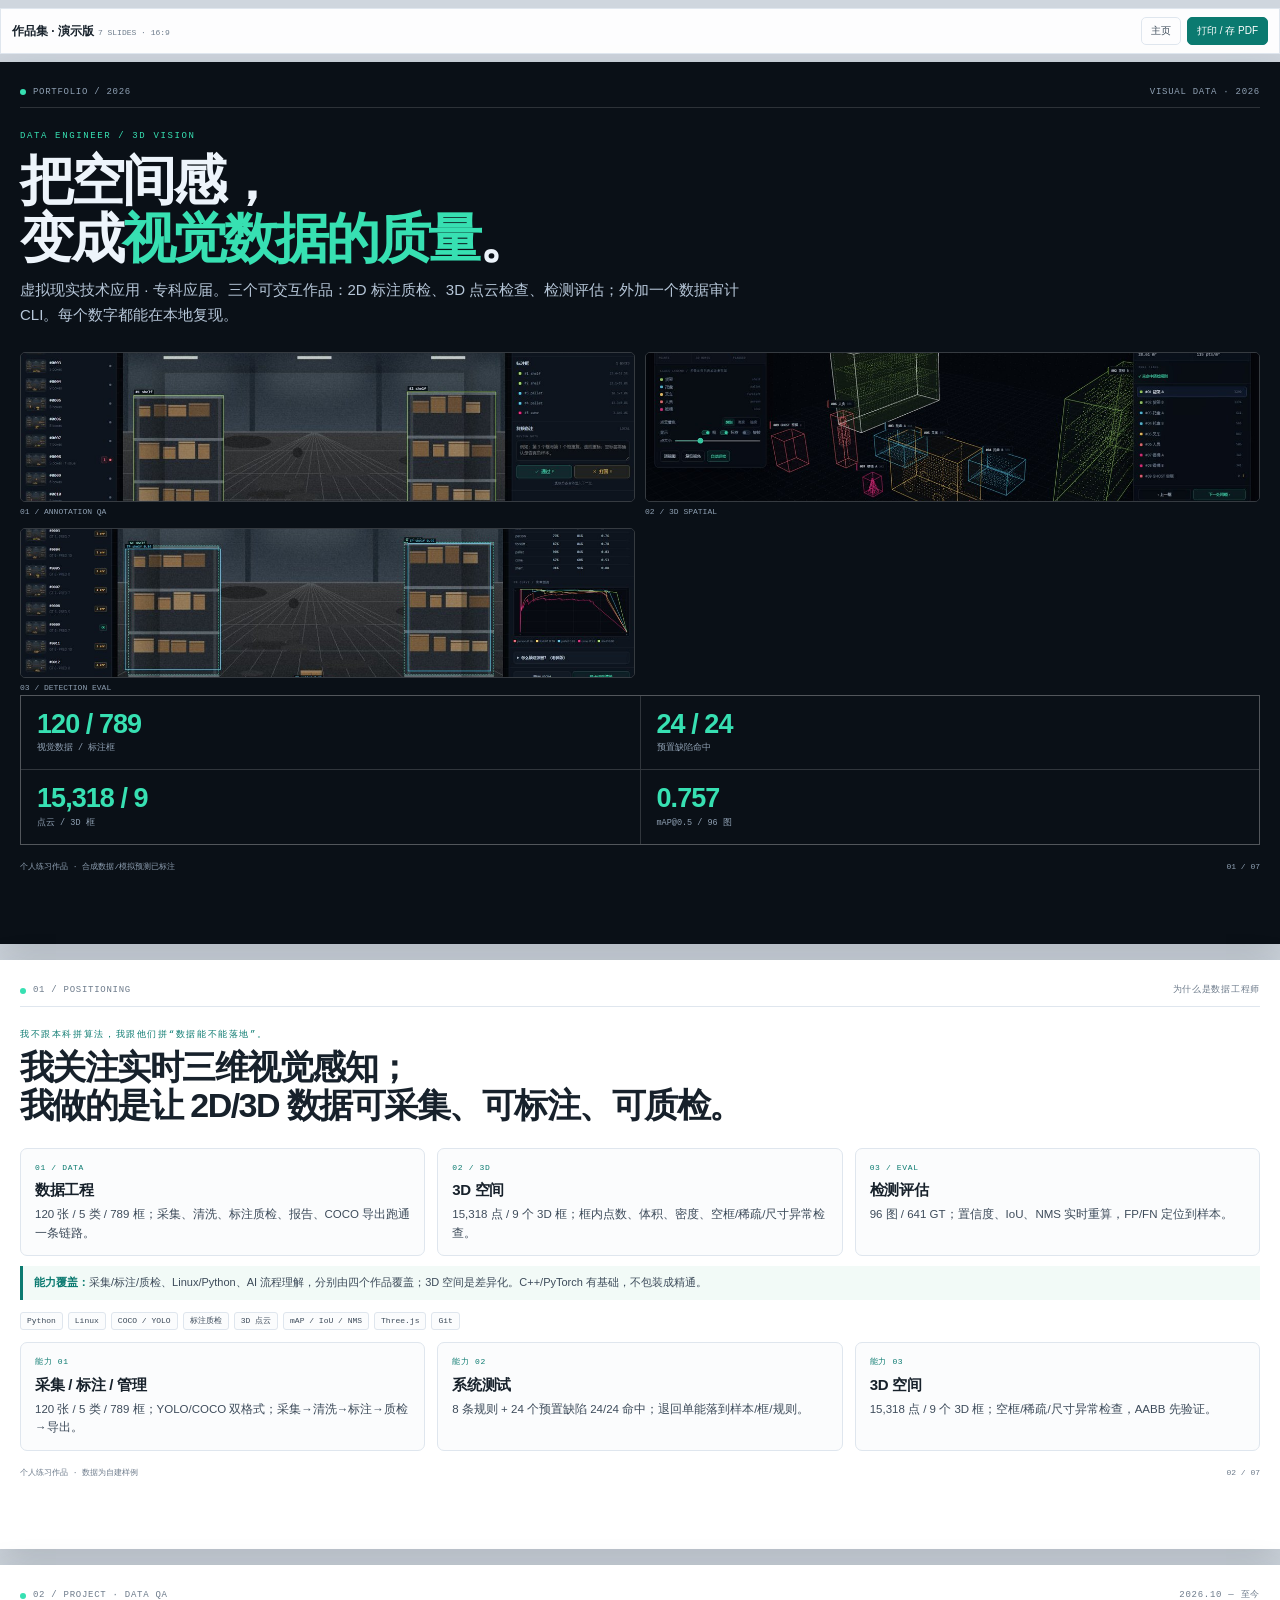
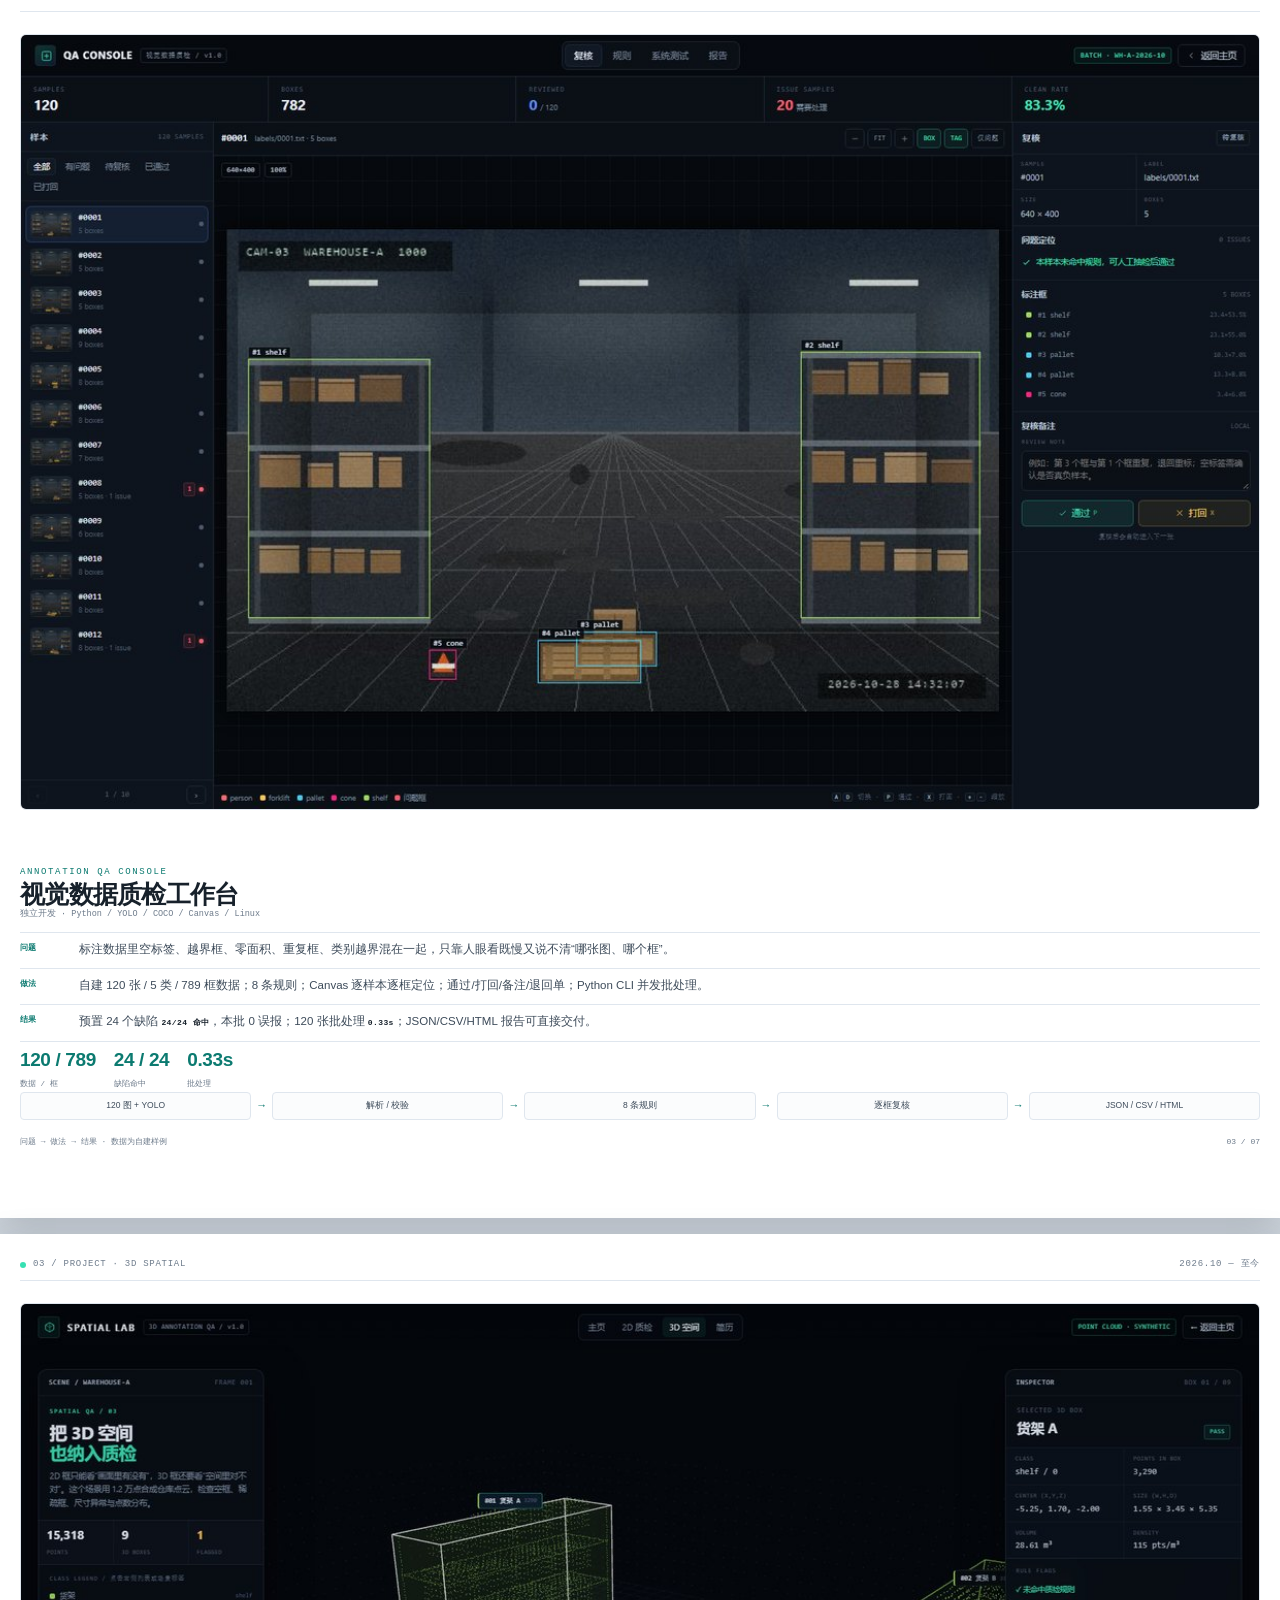
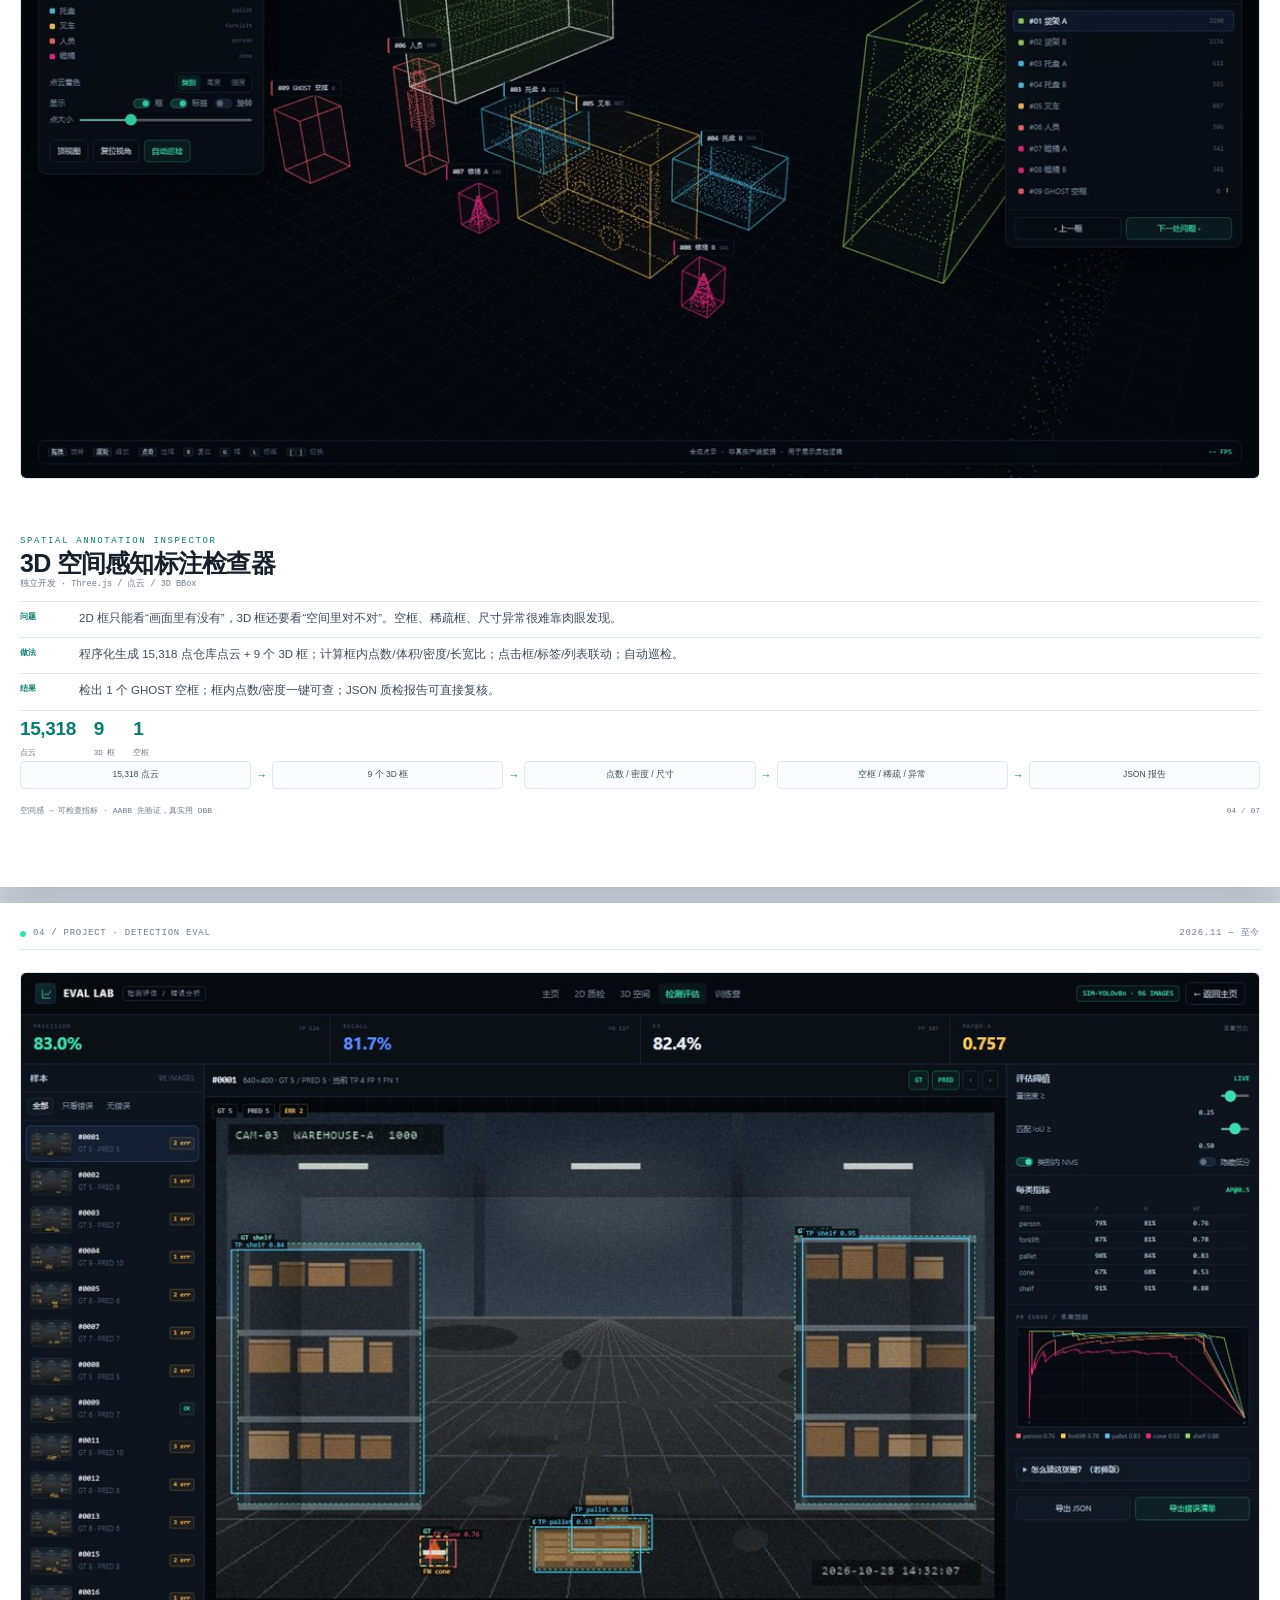
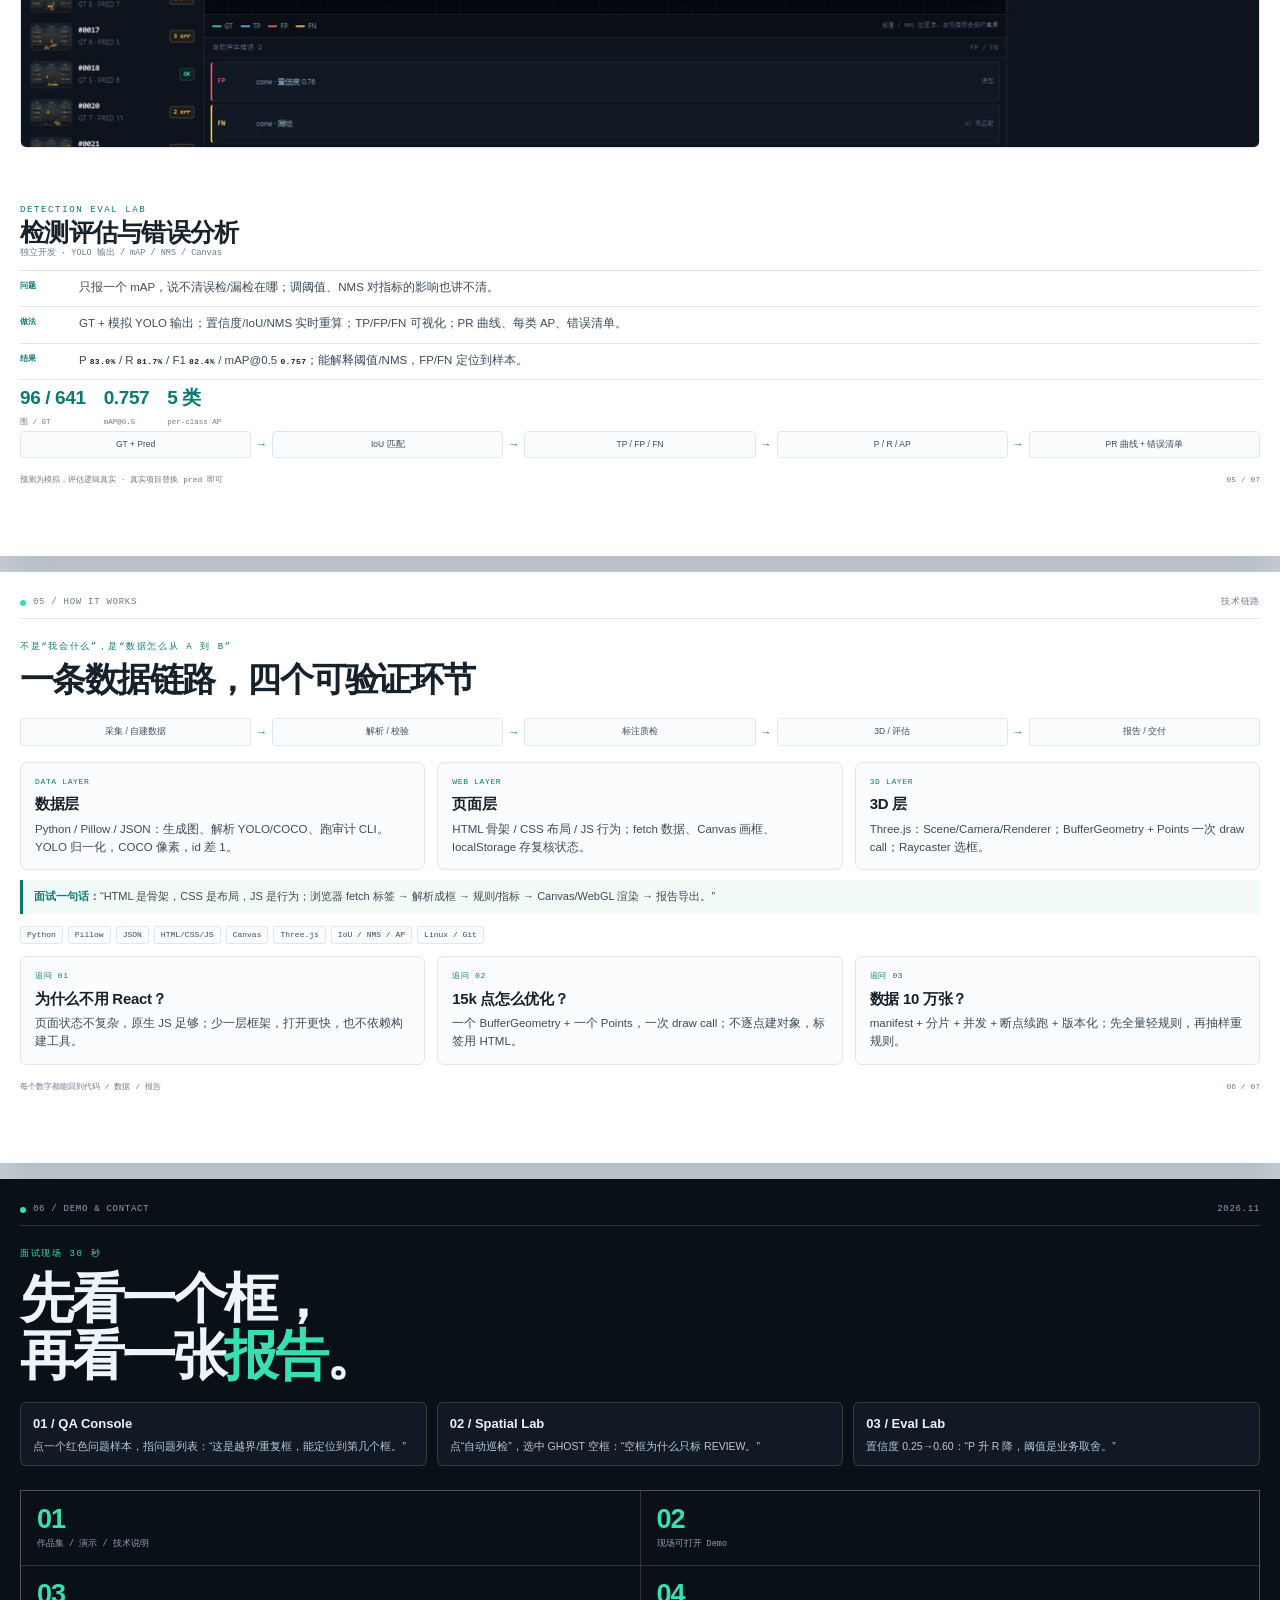
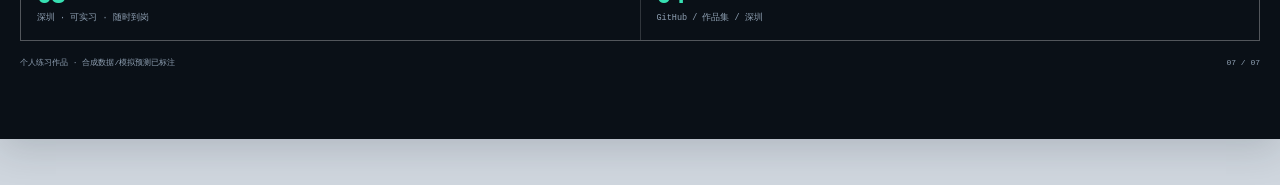
==== portfolio-slides.html @ 43320e3a "feat: visual data engineering portfolio" ====
﻿<!DOCTYPE html>
<html lang="zh-CN">
<head>
<meta charset="UTF-8">
<meta name="viewport" content="width=device-width, initial-scale=1">
<title>视觉数据工程 · 作品集演示版</title>
<meta name="description" content="7 页 16:9 作品集：三个作品案例、技术链路、30 秒演示。">
<style>
  :root{--ink:#17212b;--ink-2:#3d4b5a;--dim:#6d7b8b;--line:#dfe6ee;--mint:#0b7a70;--mint-2:#37e0b2;--paper:#fff;--mono:ui-monospace,"SFMono-Regular",Consolas,monospace}
  *{box-sizing:border-box;margin:0;padding:0}
  body{background:#cfd6de;color:var(--ink);font:14px/1.55 "Inter",-apple-system,"Segoe UI","PingFang SC","Microsoft YaHei",sans-serif;padding:20px 10px 50px}
  .toolbar{width:min(1280px,calc(100% - 2px));margin:0 auto 12px;padding:8px 11px;display:flex;align-items:center;justify-content:space-between;gap:10px;background:rgba(255,255,255,.95);border:1px solid var(--line);border-radius:7px;position:sticky;top:0;z-index:10}
  .toolbar b{font-size:12px}.toolbar span{font-family:var(--mono);font-size:8px;color:var(--dim)}
  .toolbar button{border:1px solid var(--line);background:#fff;color:var(--ink-2);border-radius:5px;padding:5px 9px;font:inherit;font-size:10px;cursor:pointer}
  .toolbar button.p{background:var(--mint);border-color:var(--mint);color:#fff}
  .slide{width:1280px;height:720px;margin:0 auto 16px;background:var(--paper);box-shadow:0 10px 36px rgba(20,30,40,.16);position:relative;overflow:hidden}
  .slide--dark{background:#0a1017;color:#edf4fb}
  .pad{position:absolute;inset:0;padding:52px 64px 44px;display:flex;flex-direction:column}
  .top{display:flex;align-items:center;justify-content:space-between;gap:12px;font-family:var(--mono);font-size:9px;letter-spacing:.08em;color:var(--dim);border-bottom:1px solid var(--line);padding-bottom:8px}
  .slide--dark .top{border-bottom-color:rgba(255,255,255,.14);color:#8fa0b3}
  .top .l{display:flex;align-items:center;gap:7px}.top .l i{width:6px;height:6px;border-radius:50%;background:var(--mint-2)}
  .kicker{font-family:var(--mono);font-size:9px;letter-spacing:.18em;color:var(--mint);text-transform:uppercase;margin-top:22px}
  .slide--dark .kicker{color:var(--mint-2)}
  h1{font-size:54px;line-height:1.06;letter-spacing:-.055em;font-weight:780;margin-top:8px;max-width:900px}
  h1 em{font-style:normal;color:var(--mint)}
  .slide--dark h1 em{color:var(--mint-2)}
  h2{font-size:34px;line-height:1.12;letter-spacing:-.045em;font-weight:760;margin:5px 0 8px}
  h3{font-size:18px;font-weight:700;letter-spacing:-.02em}
  h4{font-size:12px;font-family:var(--mono);letter-spacing:.06em;color:var(--mint);margin-bottom:4px}
  p{color:var(--ink-2)}
  .slide--dark p{color:#b6c6d8}
  .muted{color:var(--dim)}
  .lead{font-size:15px;line-height:1.7;max-width:730px;margin-top:10px}
  .rule{height:2px;background:var(--ink);margin-top:14px;width:100%}
  .slide--dark .rule{background:#edf4fb}
  .metrics{display:grid;grid-template-columns:repeat(4,1fr);gap:1px;background:rgba(255,255,255,.16);border:1px solid rgba(255,255,255,.16);margin-top:auto}
  .metrics div{background:#0a1017;padding:14px 16px}
  .metrics b{display:block;font-size:27px;line-height:1.1;color:var(--mint-2);letter-spacing:-.035em}
  .metrics span{display:block;font-family:var(--mono);font-size:8.5px;color:#8fa0b3;margin-top:3px}
  .thumbs{display:grid;grid-template-columns:repeat(3,1fr);gap:10px;margin-top:24px}
  .thumbs img{width:100%;height:150px;object-fit:cover;border:1px solid rgba(255,255,255,.18);border-radius:5px;display:block}
  .thumbs span{display:block;font-family:var(--mono);font-size:8px;color:#8fa0b3;margin-top:4px}

  .two{display:grid;grid-template-columns:1.08fr .92fr;gap:34px;margin-top:22px;min-height:0}
  .three{display:grid;grid-template-columns:repeat(3,1fr);gap:12px;margin-top:16px}
  .card{border:1px solid var(--line);border-radius:7px;background:#fbfcfd;padding:13px 14px}
  .card h3{font-size:15px;margin-bottom:4px}
  .card p{font-size:11.5px;line-height:1.6}
  .card .n{font-family:var(--mono);font-size:8px;color:var(--mint);letter-spacing:.08em;display:block;margin-bottom:4px}
  .shot{width:100%;height:420px;object-fit:cover;border:1px solid var(--line);border-radius:6px;display:block}
  .case{display:flex;flex-direction:column;gap:10px}
  .case h3{font-size:25px;line-height:1.15;letter-spacing:-.03em}
  .case .meta{font-family:var(--mono);font-size:8.5px;color:var(--dim)}
  .case .block{display:grid;grid-template-columns:52px 1fr;gap:7px;border-top:1px solid var(--line);padding-top:7px}
  .case .block b{font-family:var(--mono);font-size:8px;color:var(--mint);letter-spacing:.05em;padding-top:2px}
  .case .block p{font-size:11.5px;line-height:1.6}
  .case .block p b{color:var(--ink);font-weight:650}
  .statline{display:flex;gap:18px;border-top:1px solid var(--line);padding-top:8px;margin-top:auto}
  .statline div b{display:block;font-size:19px;color:var(--mint);line-height:1.1;letter-spacing:-.02em}
  .statline div span{font-family:var(--mono);font-size:7.5px;color:var(--dim)}
  .flow{display:flex;gap:5px;align-items:center;margin-top:12px}
  .flow div{flex:1;border:1px solid var(--line);border-radius:4px;background:#fbfcfd;padding:7px 6px;text-align:center;font-size:8.5px;line-height:1.35;color:var(--ink-2)}
  .flow i{font-style:normal;color:var(--mint);font-size:11px}
  .stack{margin-top:12px;display:flex;flex-wrap:wrap;gap:5px}
  .stack span{font-family:var(--mono);font-size:8px;color:var(--ink-2);border:1px solid var(--line);background:#fbfcfd;border-radius:3px;padding:2px 6px}
  .callout{margin-top:10px;border-left:3px solid var(--mint);background:#f2faf7;padding:8px 11px;font-size:11px;line-height:1.6;color:var(--ink-2)}
  .callout b{color:var(--mint)}
  .demo{display:grid;grid-template-columns:repeat(3,1fr);gap:10px;margin-top:18px}
  .demo div{border:1px solid rgba(255,255,255,.14);border-radius:6px;background:#111a24;padding:11px 12px}
  .slide--dark .demo b{color:#e9f0f9}
  .slide--dark .demo p{color:#b6c6d8}
  .demo b{display:block;font-size:13px;margin-bottom:3px}
  .demo p{font-size:10.5px;line-height:1.55}
  .footer{position:absolute;left:64px;right:64px;bottom:18px;display:flex;justify-content:space-between;font-family:var(--mono);font-size:8px;color:var(--dim)}
  .slide--dark .footer{color:#8fa0b3}
  @media print{@page{size:1280px 720px;margin:0}body{background:#fff;padding:0}.toolbar{display:none!important}.slide{margin:0;box-shadow:none;page-break-after:always}.slide:last-child{page-break-after:auto}*{-webkit-print-color-adjust:exact;print-color-adjust:exact}}
  @media screen and (max-width:1320px){body{padding:8px 0 30px}.toolbar{width:100%;border-radius:0;margin-bottom:8px}.slide{width:100%;height:auto;min-height:0;padding-bottom:30px}.pad{position:static;padding:24px 20px 40px}.two{grid-template-columns:1fr}.shot{height:auto}.metrics{grid-template-columns:1fr 1fr}.thumbs{grid-template-columns:1fr 1fr}.footer{position:static;margin-top:16px}}
</style>
</head>
<body>
<div class="toolbar">
  <div><b>作品集 · 演示版</b> <span>7 SLIDES · 16:9</span></div>
  <div style="display:flex;gap:6px">
    <a href="index.html" style="border:1px solid #dfe6ee;border-radius:5px;padding:5px 9px;font-size:10px;color:#3d4b5a;text-decoration:none">主页</a>
    <button class="p" onclick="window.print()">打印 / 存 PDF</button>
  </div>
</div>

<!-- 1 COVER -->
<section class="slide slide--dark">
  <div class="pad">
    <div class="top"><div class="l"><i></i>PORTFOLIO / 2026</div><div>VISUAL DATA · 2026</div></div>
    <div class="kicker">DATA ENGINEER / 3D VISION</div>
    <h1>把空间感，<br>变成<em>视觉数据的质量</em>。</h1>
    <p class="lead">虚拟现实技术应用 · 专科应届。三个可交互作品：2D 标注质检、3D 点云检查、检测评估；外加一个数据审计 CLI。每个数字都能在本地复现。</p>
    <div class="thumbs">
      <div><img src="assets/media/qa-cover.jpg" alt="QA Console"><span>01 / ANNOTATION QA</span></div>
      <div><img src="assets/media/spatial-cover.jpg" alt="Spatial Lab"><span>02 / 3D SPATIAL</span></div>
      <div><img src="assets/media/eval-cover.jpg" alt="Eval Lab"><span>03 / DETECTION EVAL</span></div>
    </div>
    <div class="metrics">
      <div><b>120 / 789</b><span>视觉数据 / 标注框</span></div>
      <div><b>24 / 24</b><span>预置缺陷命中</span></div>
      <div><b>15,318 / 9</b><span>点云 / 3D 框</span></div>
      <div><b>0.757</b><span>mAP@0.5 / 96 图</span></div>
    </div>
    <div class="footer"><span>个人练习作品 · 合成数据/模拟预测已标注</span><span>01 / 07</span></div>
  </div>
</section>

<!-- 2 POSITIONING -->
<section class="slide">
  <div class="pad">
    <div class="top"><div class="l"><i></i>01 / POSITIONING</div><div>为什么是数据工程师</div></div>
    <div class="kicker">我不跟本科拼算法，我跟他们拼“数据能不能落地”。</div>
    <h2>我关注实时三维视觉感知；<br>我做的是让 2D/3D 数据可采集、可标注、可质检。</h2>
    <div class="three">
      <div class="card"><span class="n">01 / DATA</span><h3>数据工程</h3><p>120 张 / 5 类 / 789 框；采集、清洗、标注质检、报告、COCO 导出跑通一条链路。</p></div>
      <div class="card"><span class="n">02 / 3D</span><h3>3D 空间</h3><p>15,318 点 / 9 个 3D 框；框内点数、体积、密度、空框/稀疏/尺寸异常检查。</p></div>
      <div class="card"><span class="n">03 / EVAL</span><h3>检测评估</h3><p>96 图 / 641 GT；置信度、IoU、NMS 实时重算，FP/FN 定位到样本。</p></div>
    </div>
    <div class="callout"><b>能力覆盖：</b>采集/标注/质检、Linux/Python、AI 流程理解，分别由四个作品覆盖；3D 空间是差异化。C++/PyTorch 有基础，不包装成精通。</div>
    <div class="stack"><span>Python</span><span>Linux</span><span>COCO / YOLO</span><span>标注质检</span><span>3D 点云</span><span>mAP / IoU / NMS</span><span>Three.js</span><span>Git</span></div>
    <div class="three" style="margin-top:12px">
      <div class="card"><span class="n">能力 01</span><h3>采集 / 标注 / 管理</h3><p>120 张 / 5 类 / 789 框；YOLO/COCO 双格式；采集→清洗→标注→质检→导出。</p></div>
      <div class="card"><span class="n">能力 02</span><h3>系统测试</h3><p>8 条规则 + 24 个预置缺陷 24/24 命中；退回单能落到样本/框/规则。</p></div>
      <div class="card"><span class="n">能力 03</span><h3>3D 空间</h3><p>15,318 点 / 9 个 3D 框；空框/稀疏/尺寸异常检查，AABB 先验证。</p></div>
    </div>
    <div class="footer"><span>个人练习作品 · 数据为自建样例</span><span>02 / 07</span></div>
  </div>
</section>

<!-- 3 QA -->
<section class="slide">
  <div class="pad">
    <div class="top"><div class="l"><i></i>02 / PROJECT · DATA QA</div><div>2026.10 — 至今</div></div>
    <div class="two">
      <img class="shot" src="assets/media/qa-cover.jpg" alt="视觉数据质检工作台">
      <div class="case">
        <div><div class="kicker">ANNOTATION QA CONSOLE</div><h3>视觉数据质检工作台</h3><div class="meta">独立开发 · Python / YOLO / COCO / Canvas / Linux</div></div>
        <div class="block"><b>问题</b><p>标注数据里空标签、越界框、零面积、重复框、类别越界混在一起，只靠人眼看既慢又说不清“哪张图、哪个框”。</p></div>
        <div class="block"><b>做法</b><p>自建 120 张 / 5 类 / 789 框数据；8 条规则；Canvas 逐样本逐框定位；通过/打回/备注/退回单；Python CLI 并发批处理。</p></div>
        <div class="block"><b>结果</b><p>预置 24 个缺陷 <b>24/24 命中</b>，本批 0 误报；120 张批处理 <b>0.33s</b>；JSON/CSV/HTML 报告可直接交付。</p></div>
        <div class="statline"><div><b>120 / 789</b><span>数据 / 框</span></div><div><b>24 / 24</b><span>缺陷命中</span></div><div><b>0.33s</b><span>批处理</span></div></div>
      </div>
    </div>
    <div class="flow" style="margin-top:auto"><div>120 图 + YOLO</div><i>→</i><div>解析 / 校验</div><i>→</i><div>8 条规则</div><i>→</i><div>逐框复核</div><i>→</i><div>JSON / CSV / HTML</div></div>
    <div class="footer"><span>问题 → 做法 → 结果 · 数据为自建样例</span><span>03 / 07</span></div>
  </div>
</section>

<!-- 4 SPATIAL -->
<section class="slide">
  <div class="pad">
    <div class="top"><div class="l"><i></i>03 / PROJECT · 3D SPATIAL</div><div>2026.10 — 至今</div></div>
    <div class="two">
      <img class="shot" src="assets/media/spatial-cover.jpg" alt="3D 空间感知标注检查器">
      <div class="case">
        <div><div class="kicker">SPATIAL ANNOTATION INSPECTOR</div><h3>3D 空间感知标注检查器</h3><div class="meta">独立开发 · Three.js / 点云 / 3D BBox</div></div>
        <div class="block"><b>问题</b><p>2D 框只能看“画面里有没有”，3D 框还要看“空间里对不对”。空框、稀疏框、尺寸异常很难靠肉眼发现。</p></div>
        <div class="block"><b>做法</b><p>程序化生成 15,318 点仓库点云 + 9 个 3D 框；计算框内点数/体积/密度/长宽比；点击框/标签/列表联动；自动巡检。</p></div>
        <div class="block"><b>结果</b><p>检出 1 个 GHOST 空框；框内点数/密度一键可查；JSON 质检报告可直接复核。</p></div>
        <div class="statline"><div><b>15,318</b><span>点云</span></div><div><b>9</b><span>3D 框</span></div><div><b>1</b><span>空框</span></div></div>
      </div>
    </div>
    <div class="flow" style="margin-top:auto"><div>15,318 点云</div><i>→</i><div>9 个 3D 框</div><i>→</i><div>点数 / 密度 / 尺寸</div><i>→</i><div>空框 / 稀疏 / 异常</div><i>→</i><div>JSON 报告</div></div>
    <div class="footer"><span>空间感 → 可检查指标 · AABB 先验证，真实用 OBB</span><span>04 / 07</span></div>
  </div>
</section>

<!-- 5 EVAL -->
<section class="slide">
  <div class="pad">
    <div class="top"><div class="l"><i></i>04 / PROJECT · DETECTION EVAL</div><div>2026.11 — 至今</div></div>
    <div class="two">
      <img class="shot" src="assets/media/eval-cover.jpg" alt="检测评估与错误分析">
      <div class="case">
        <div><div class="kicker">DETECTION EVAL LAB</div><h3>检测评估与错误分析</h3><div class="meta">独立开发 · YOLO 输出 / mAP / NMS / Canvas</div></div>
        <div class="block"><b>问题</b><p>只报一个 mAP，说不清误检/漏检在哪；调阈值、NMS 对指标的影响也讲不清。</p></div>
        <div class="block"><b>做法</b><p>GT + 模拟 YOLO 输出；置信度/IoU/NMS 实时重算；TP/FP/FN 可视化；PR 曲线、每类 AP、错误清单。</p></div>
        <div class="block"><b>结果</b><p>P <b>83.0%</b> / R <b>81.7%</b> / F1 <b>82.4%</b> / mAP@0.5 <b>0.757</b>；能解释阈值/NMS，FP/FN 定位到样本。</p></div>
        <div class="statline"><div><b>96 / 641</b><span>图 / GT</span></div><div><b>0.757</b><span>mAP@0.5</span></div><div><b>5 类</b><span>per-class AP</span></div></div>
      </div>
    </div>
    <div class="flow" style="margin-top:auto"><div>GT + Pred</div><i>→</i><div>IoU 匹配</div><i>→</i><div>TP / FP / FN</div><i>→</i><div>P / R / AP</div><i>→</i><div>PR 曲线 + 错误清单</div></div>
    <div class="footer"><span>预测为模拟，评估逻辑真实 · 真实项目替换 pred 即可</span><span>05 / 07</span></div>
  </div>
</section>

<!-- 6 HOW IT WORKS -->
<section class="slide">
  <div class="pad">
    <div class="top"><div class="l"><i></i>05 / HOW IT WORKS</div><div>技术链路</div></div>
    <div class="kicker">不是“我会什么”，是“数据怎么从 A 到 B”</div>
    <h2>一条数据链路，四个可验证环节</h2>
    <div class="flow"><div>采集 / 自建数据</div><i>→</i><div>解析 / 校验</div><i>→</i><div>标注质检</div><i>→</i><div>3D / 评估</div><i>→</i><div>报告 / 交付</div></div>
    <div class="three">
      <div class="card"><span class="n">DATA LAYER</span><h3>数据层</h3><p>Python / Pillow / JSON：生成图、解析 YOLO/COCO、跑审计 CLI。YOLO 归一化，COCO 像素，id 差 1。</p></div>
      <div class="card"><span class="n">WEB LAYER</span><h3>页面层</h3><p>HTML 骨架 / CSS 布局 / JS 行为；fetch 数据、Canvas 画框、localStorage 存复核状态。</p></div>
      <div class="card"><span class="n">3D LAYER</span><h3>3D 层</h3><p>Three.js：Scene/Camera/Renderer；BufferGeometry + Points 一次 draw call；Raycaster 选框。</p></div>
    </div>
    <div class="callout"><b>面试一句话：</b>“HTML 是骨架，CSS 是布局，JS 是行为；浏览器 fetch 标签 → 解析成框 → 规则/指标 → Canvas/WebGL 渲染 → 报告导出。”</div>
    <div class="stack"><span>Python</span><span>Pillow</span><span>JSON</span><span>HTML/CSS/JS</span><span>Canvas</span><span>Three.js</span><span>IoU / NMS / AP</span><span>Linux / Git</span></div>
    <div class="three" style="margin-top:12px">
      <div class="card"><span class="n">追问 01</span><h3>为什么不用 React？</h3><p>页面状态不复杂，原生 JS 足够；少一层框架，打开更快，也不依赖构建工具。</p></div>
      <div class="card"><span class="n">追问 02</span><h3>15k 点怎么优化？</h3><p>一个 BufferGeometry + 一个 Points，一次 draw call；不逐点建对象，标签用 HTML。</p></div>
      <div class="card"><span class="n">追问 03</span><h3>数据 10 万张？</h3><p>manifest + 分片 + 并发 + 断点续跑 + 版本化；先全量轻规则，再抽样重规则。</p></div>
    </div>
    <div class="footer"><span>每个数字都能回到代码 / 数据 / 报告</span><span>06 / 07</span></div>
  </div>
</section>

<!-- 7 DEMO -->
<section class="slide slide--dark">
  <div class="pad">
    <div class="top"><div class="l"><i></i>06 / DEMO & CONTACT</div><div>2026.11</div></div>
    <div class="kicker">面试现场 30 秒</div>
    <h1>先看一个框，<br>再看一张<em>报告</em>。</h1>
    <div class="demo">
      <div><b>01 / QA Console</b><p>点一个红色问题样本，指问题列表：“这是越界/重复框，能定位到第几个框。”</p></div>
      <div><b>02 / Spatial Lab</b><p>点“自动巡检”，选中 GHOST 空框：“空框为什么只标 REVIEW。”</p></div>
      <div><b>03 / Eval Lab</b><p>置信度 0.25→0.60：“P 升 R 降，阈值是业务取舍。”</p></div>
    </div>
    <div class="metrics" style="margin-top:24px">
      <div><b>01</b><span>作品集 / 演示 / 技术说明</span></div>
      <div><b>02</b><span>现场可打开 Demo</span></div>
      <div><b>03</b><span>深圳 · 可实习 · 随时到岗</span></div>
      <div><b>04</b><span>GitHub / 作品集 / 深圳</span></div>
    </div>
    <div class="footer"><span>个人练习作品 · 合成数据/模拟预测已标注</span><span>07 / 07</span></div>
  </div>
</section>
</body>
</html>
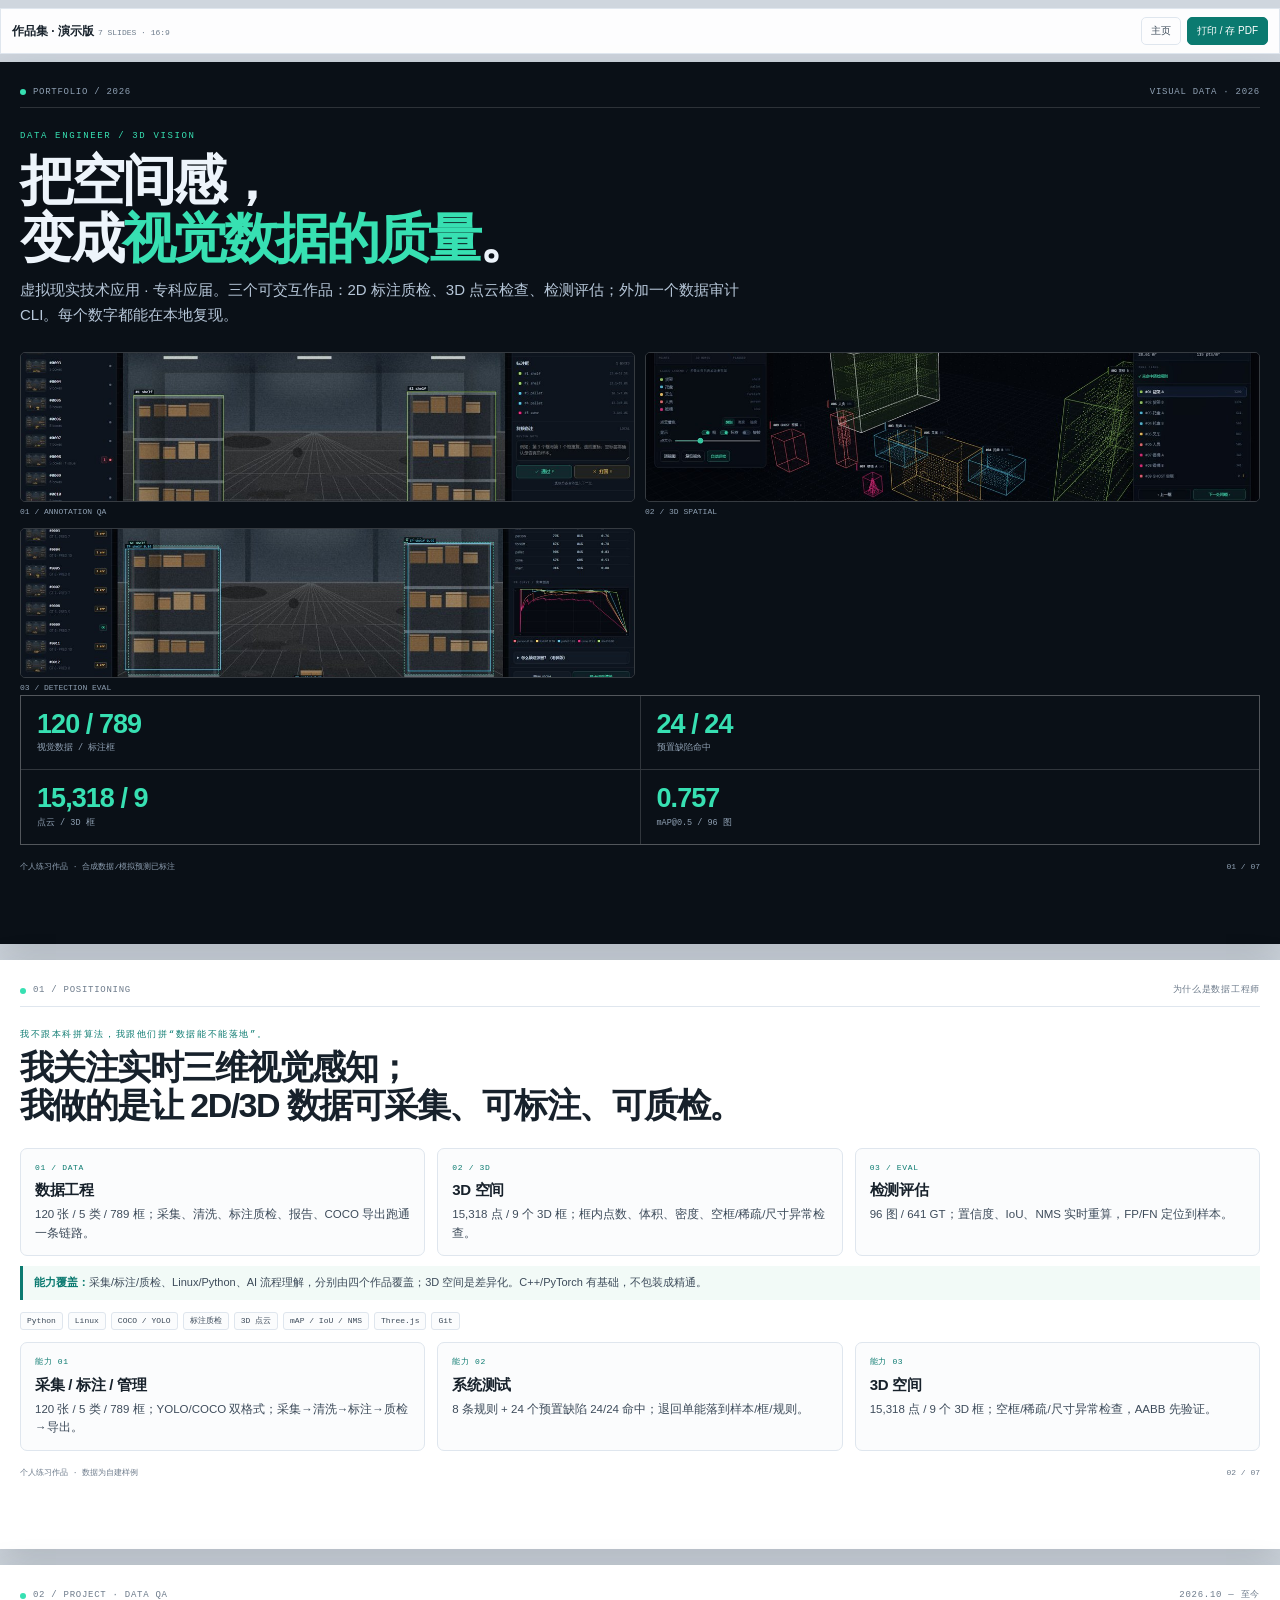
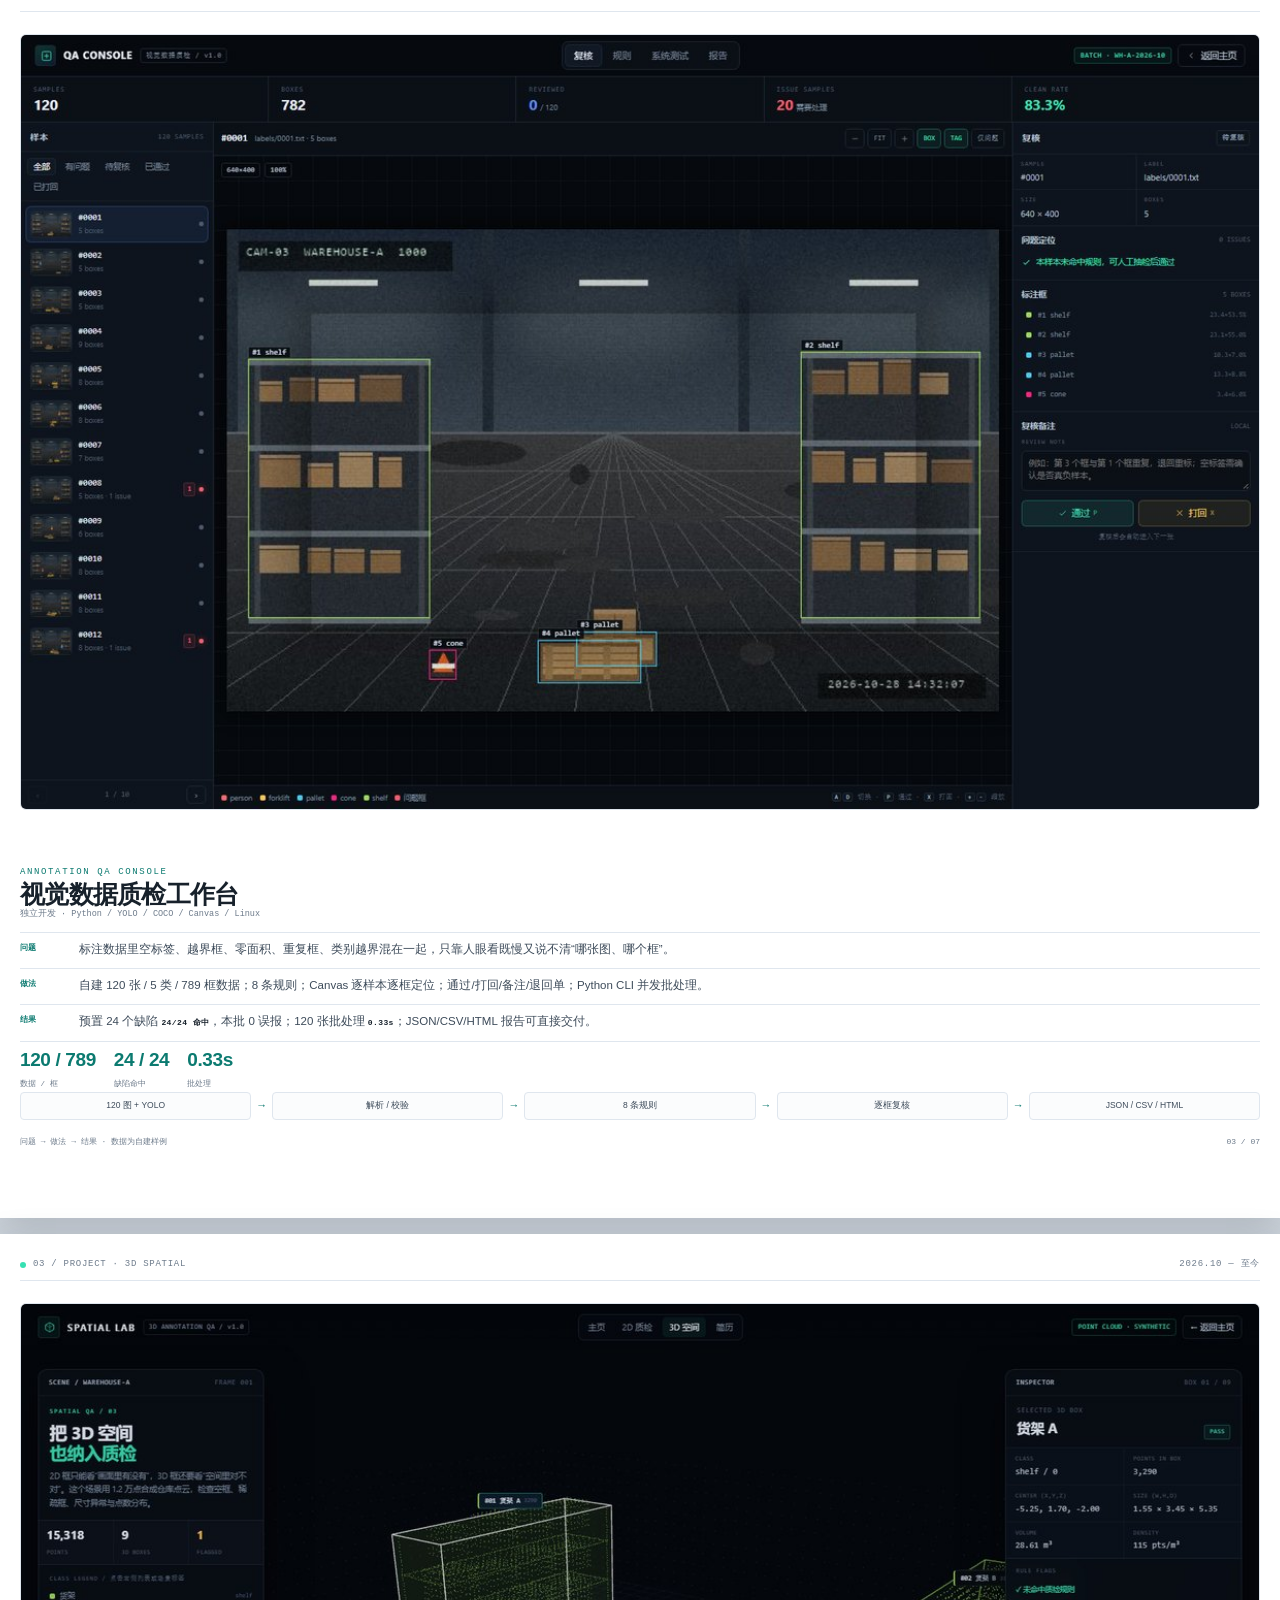
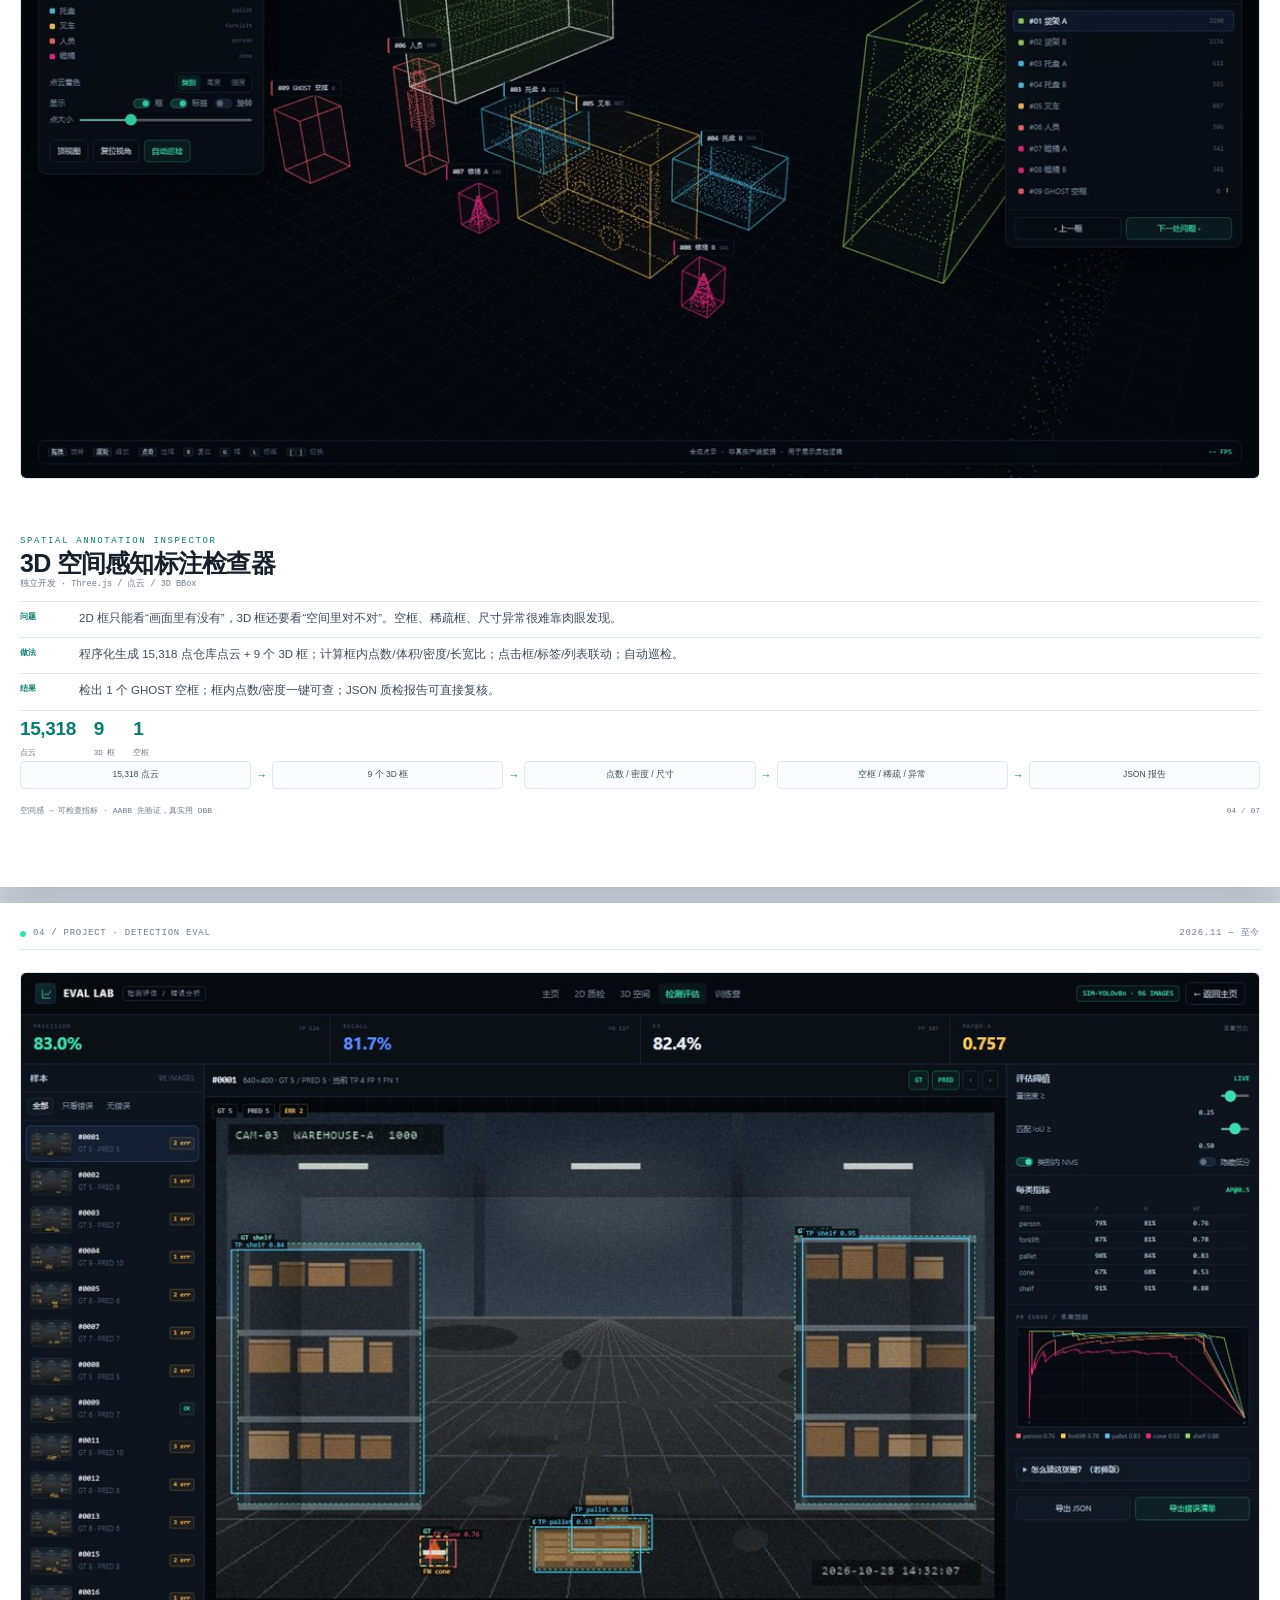
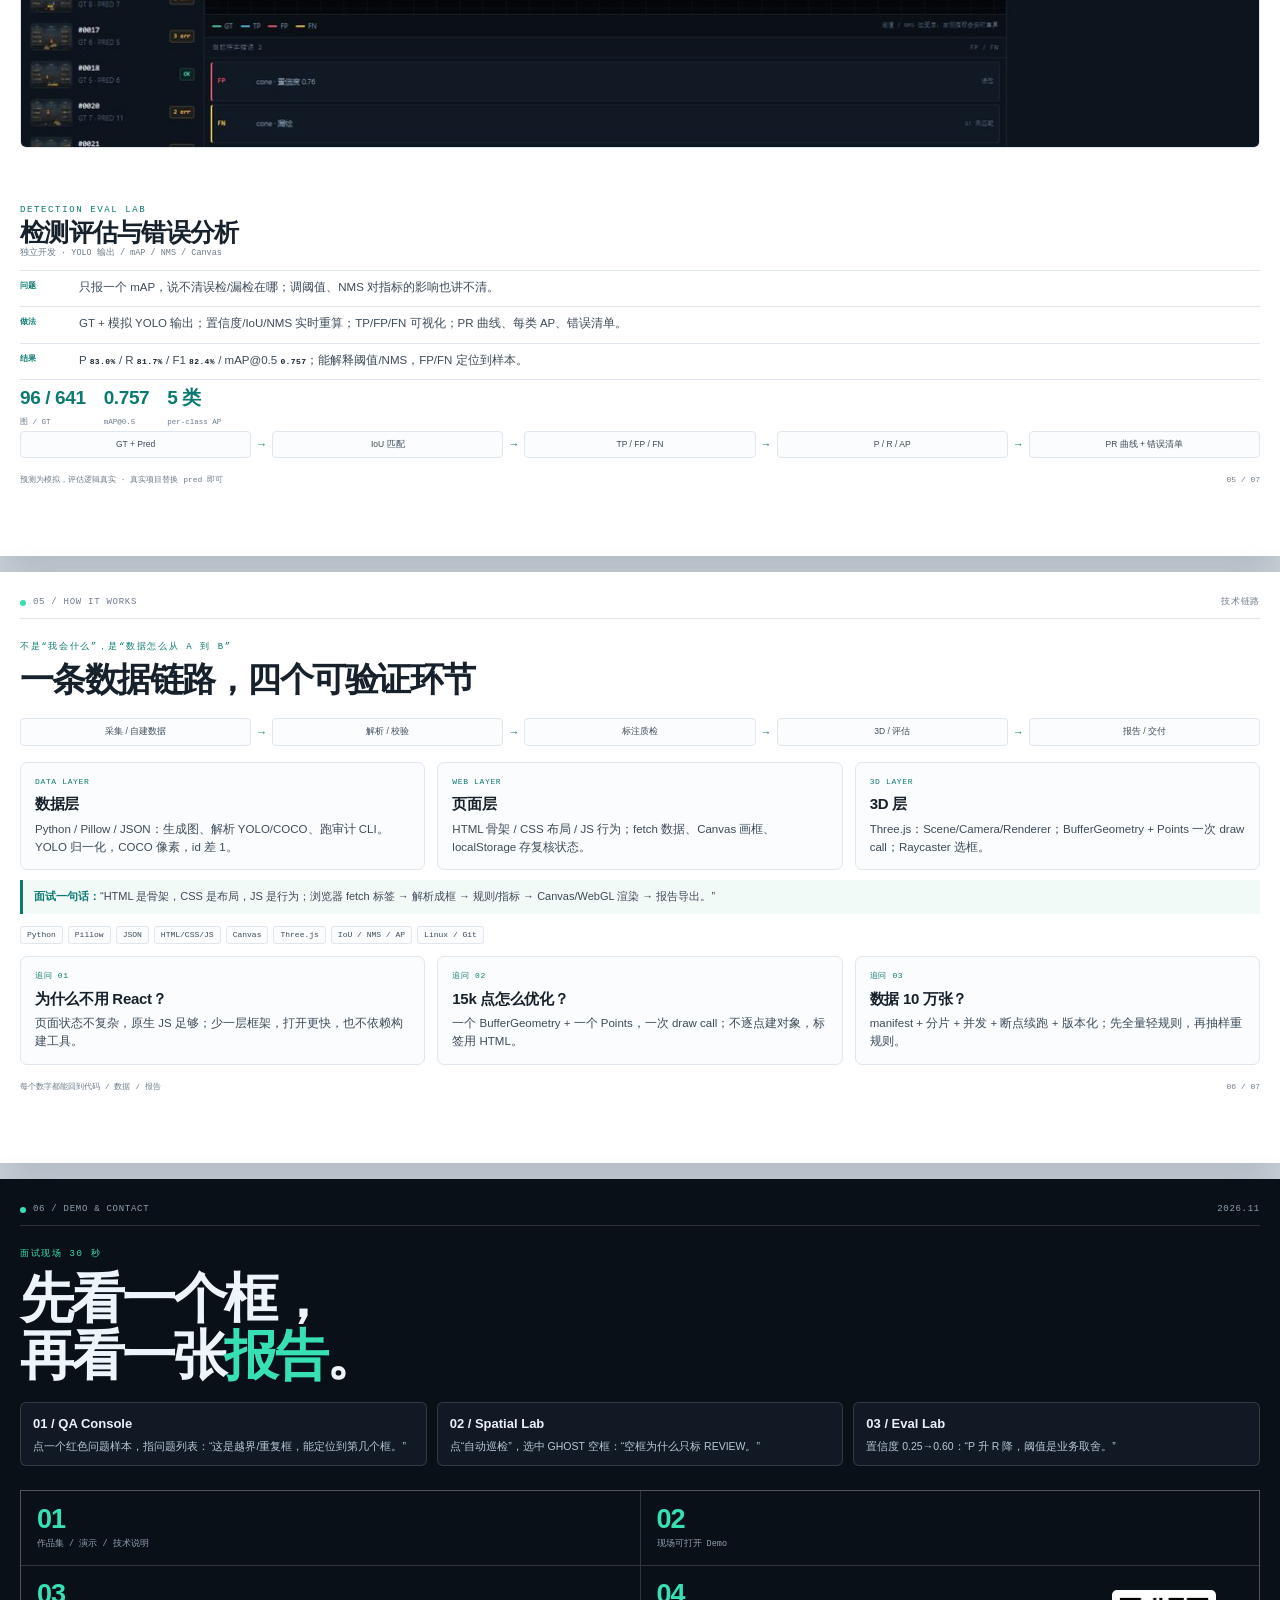
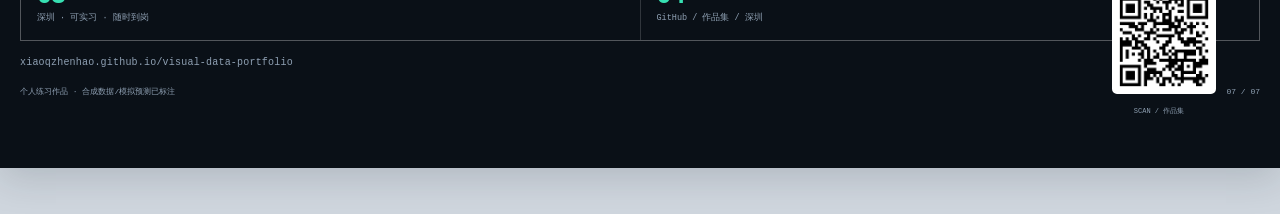
==== commit 2e36ff73: "feat: add live URL and QR to deck" ====
--- a/portfolio-slides.html
+++ b/portfolio-slides.html
@@ -227,9 +227,14 @@
       <div><b>03</b><span>深圳 · 可实习 · 随时到岗</span></div>
       <div><b>04</b><span>GitHub / 作品集 / 深圳</span></div>
     </div>
+    <img src="assets/media/qr-public.png" alt="扫码看作品集" style="position:absolute;right:64px;bottom:74px;width:104px;height:104px;border:5px solid #fff;border-radius:5px;z-index:5">
+    <div style="position:absolute;right:64px;bottom:52px;width:114px;text-align:center;font-family:var(--mono);font-size:7px;color:#8fa0b3;z-index:5">SCAN / 作品集</div>
+    <div style="margin-top:14px;font-family:var(--mono);font-size:10px;color:#8fa0b3;letter-spacing:.02em">xiaoqzhenhao.github.io/visual-data-portfolio</div>
     <div class="footer"><span>个人练习作品 · 合成数据/模拟预测已标注</span><span>07 / 07</span></div>
   </div>
 </section>
 </body>
 </html>
 
+
+
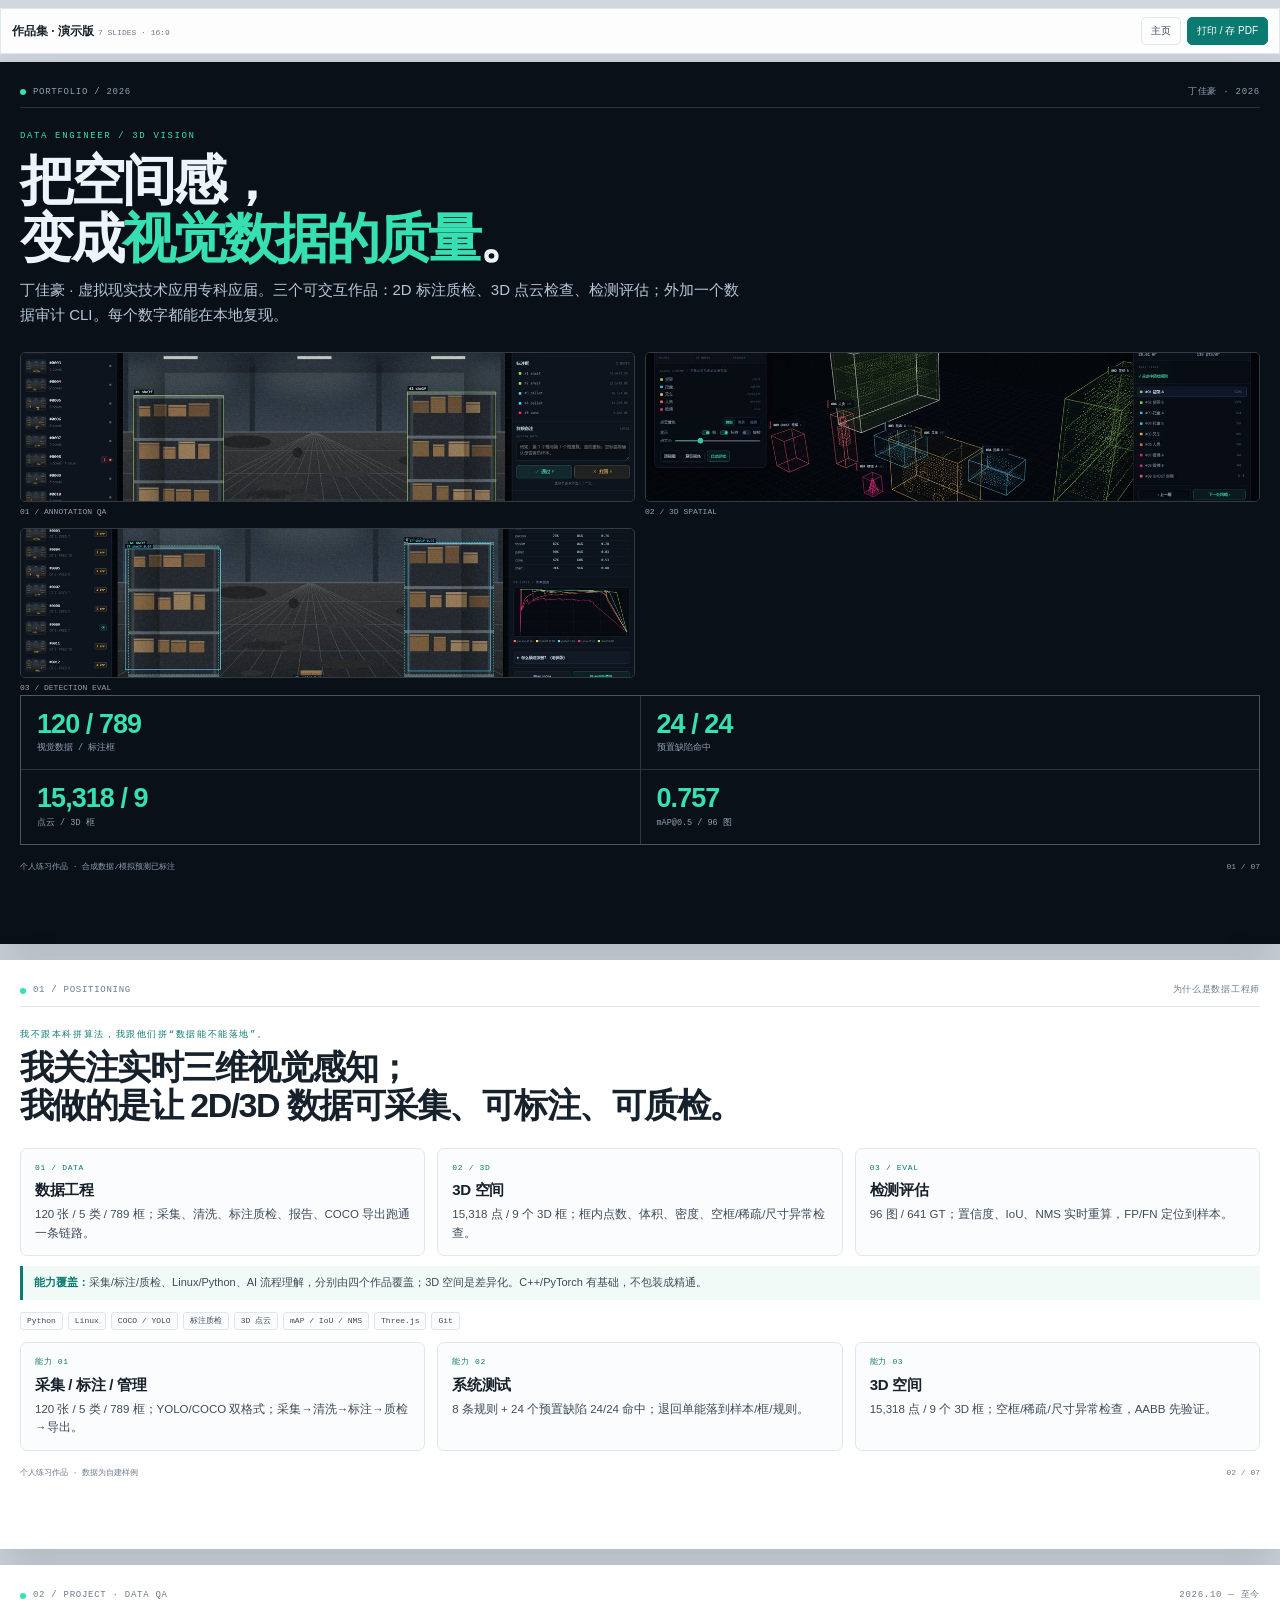
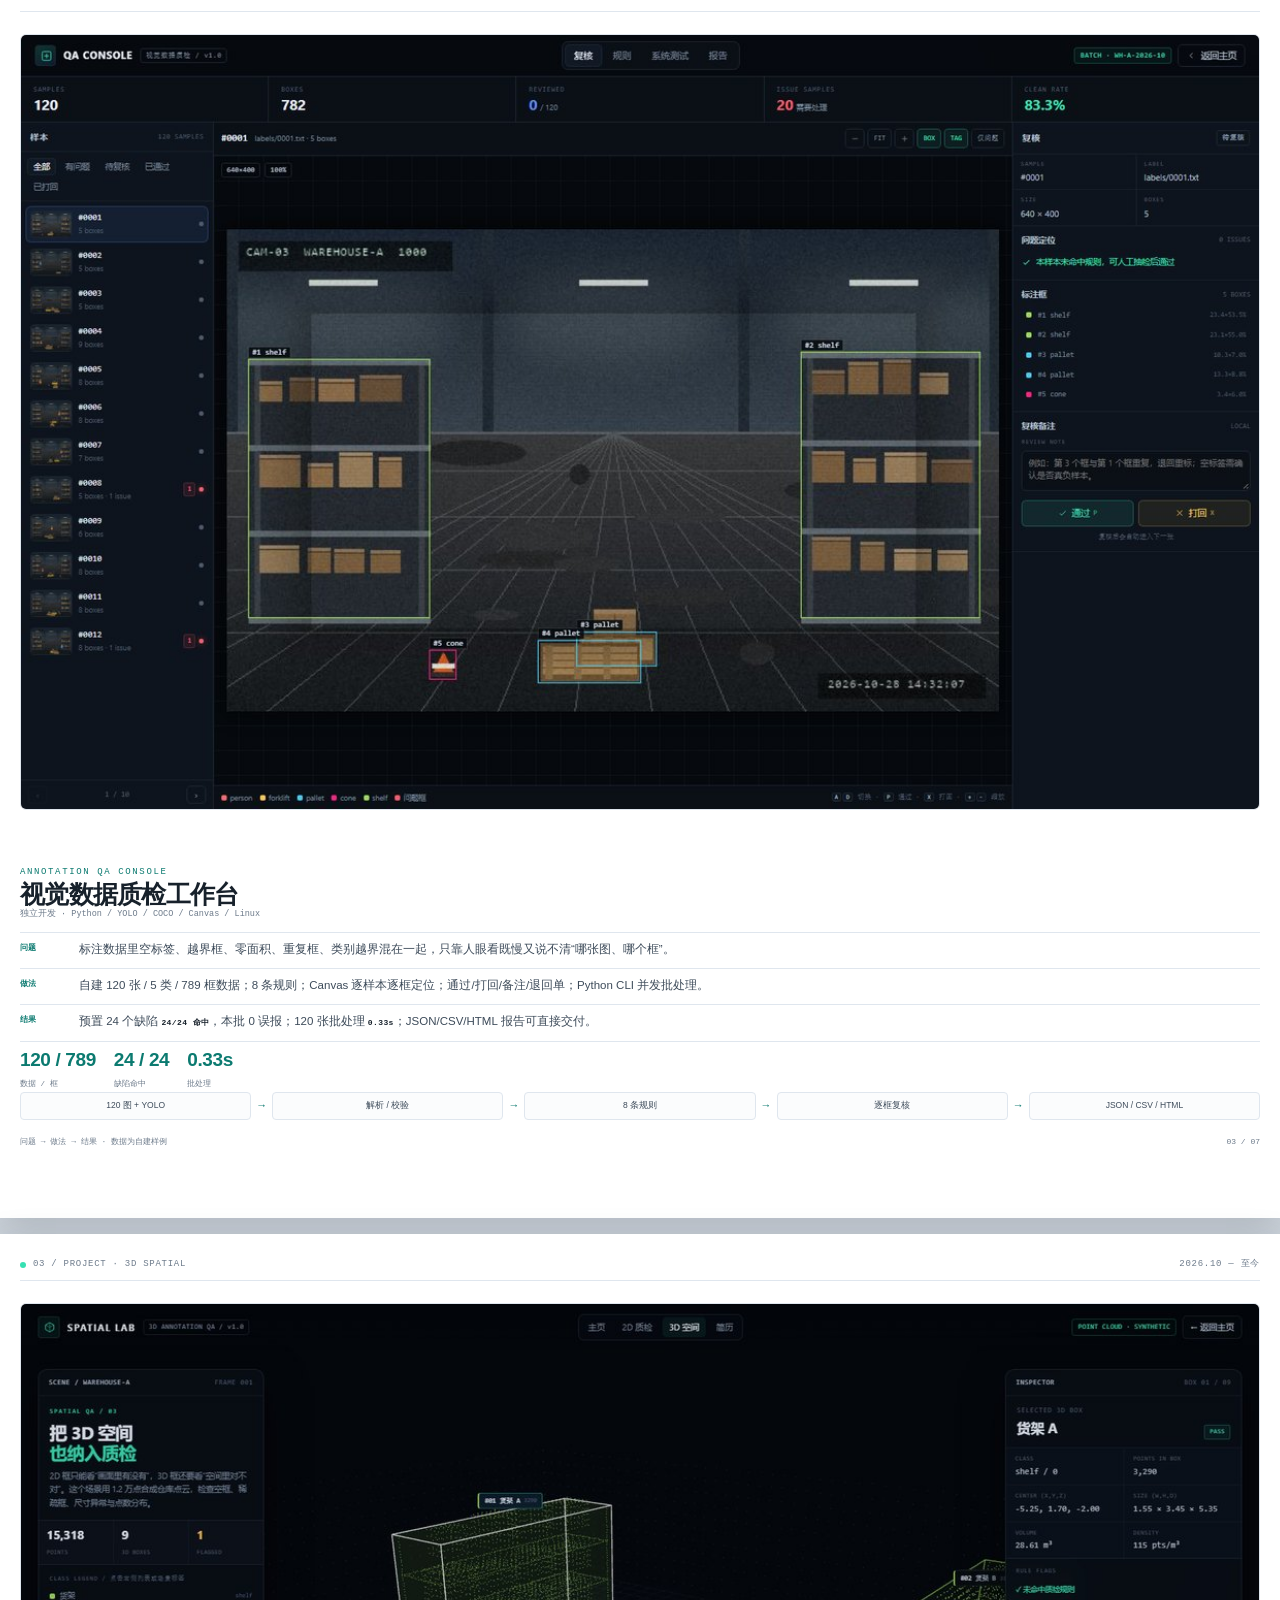
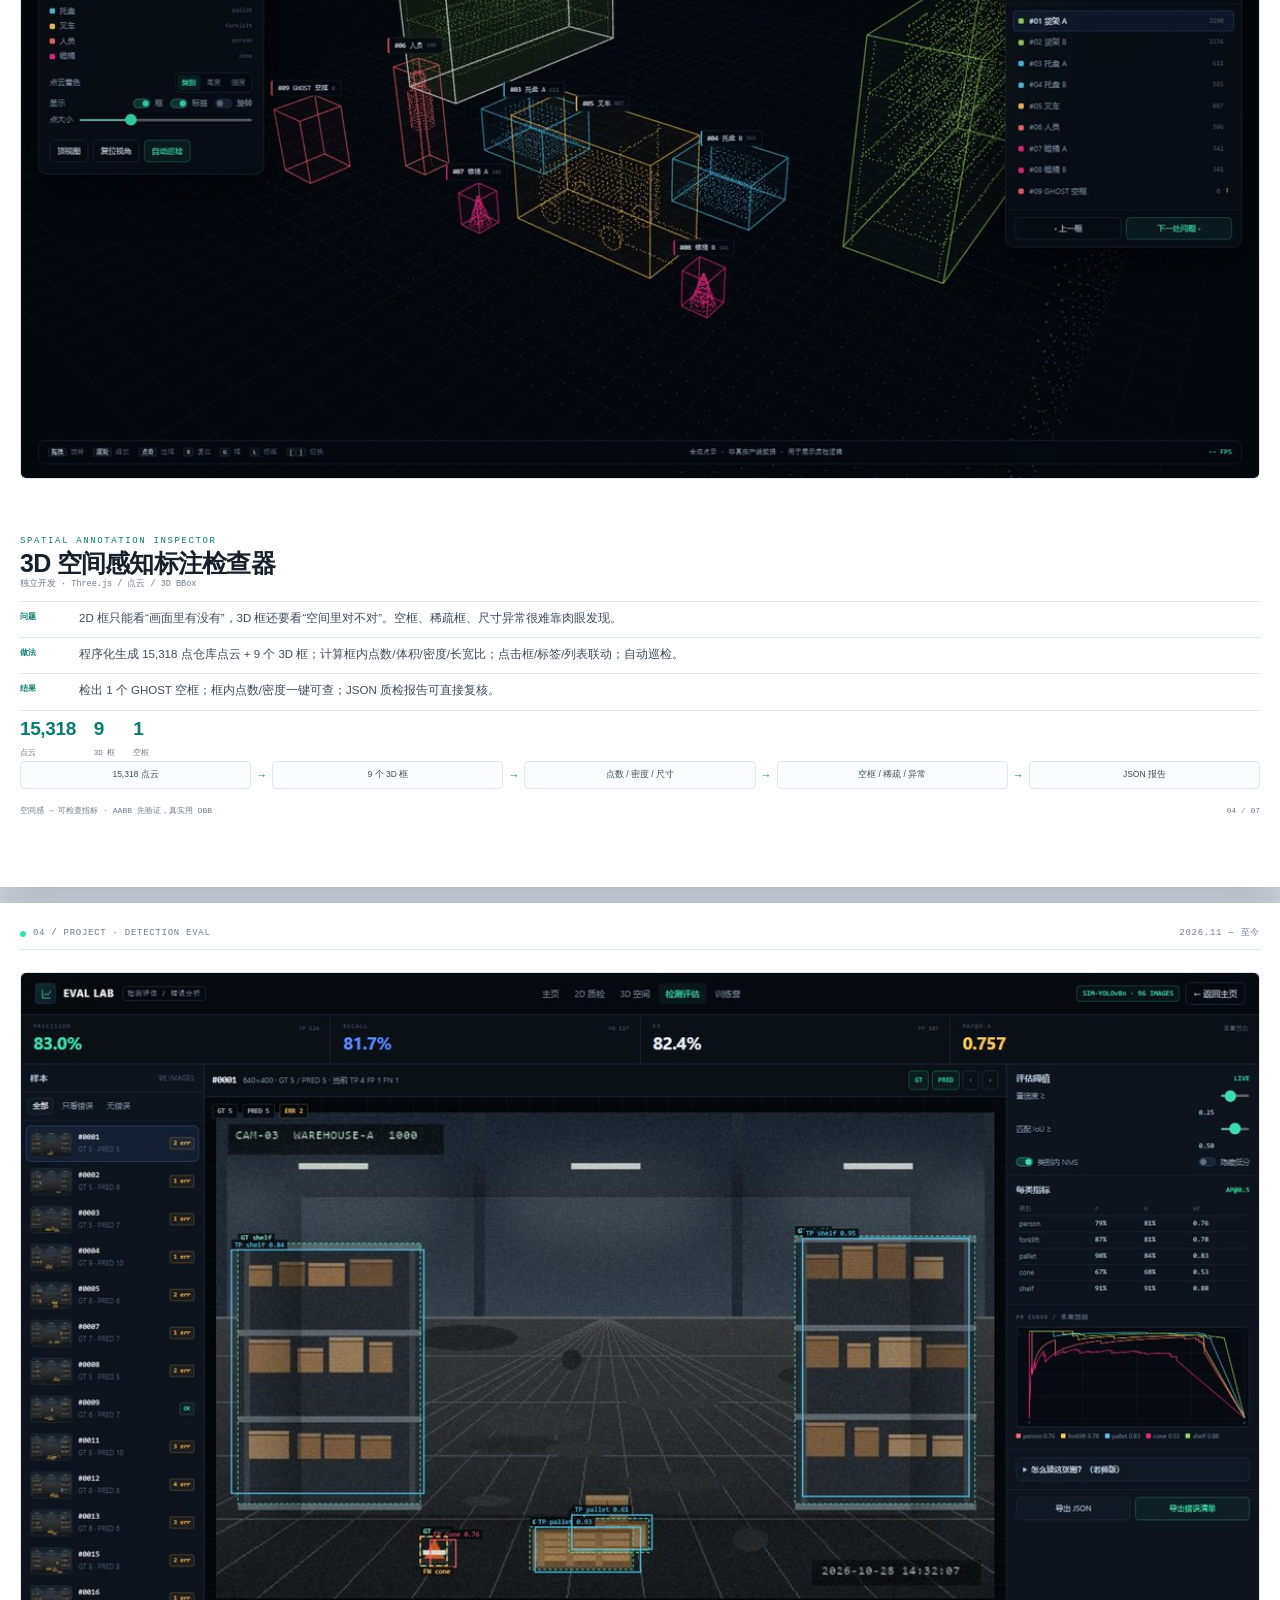
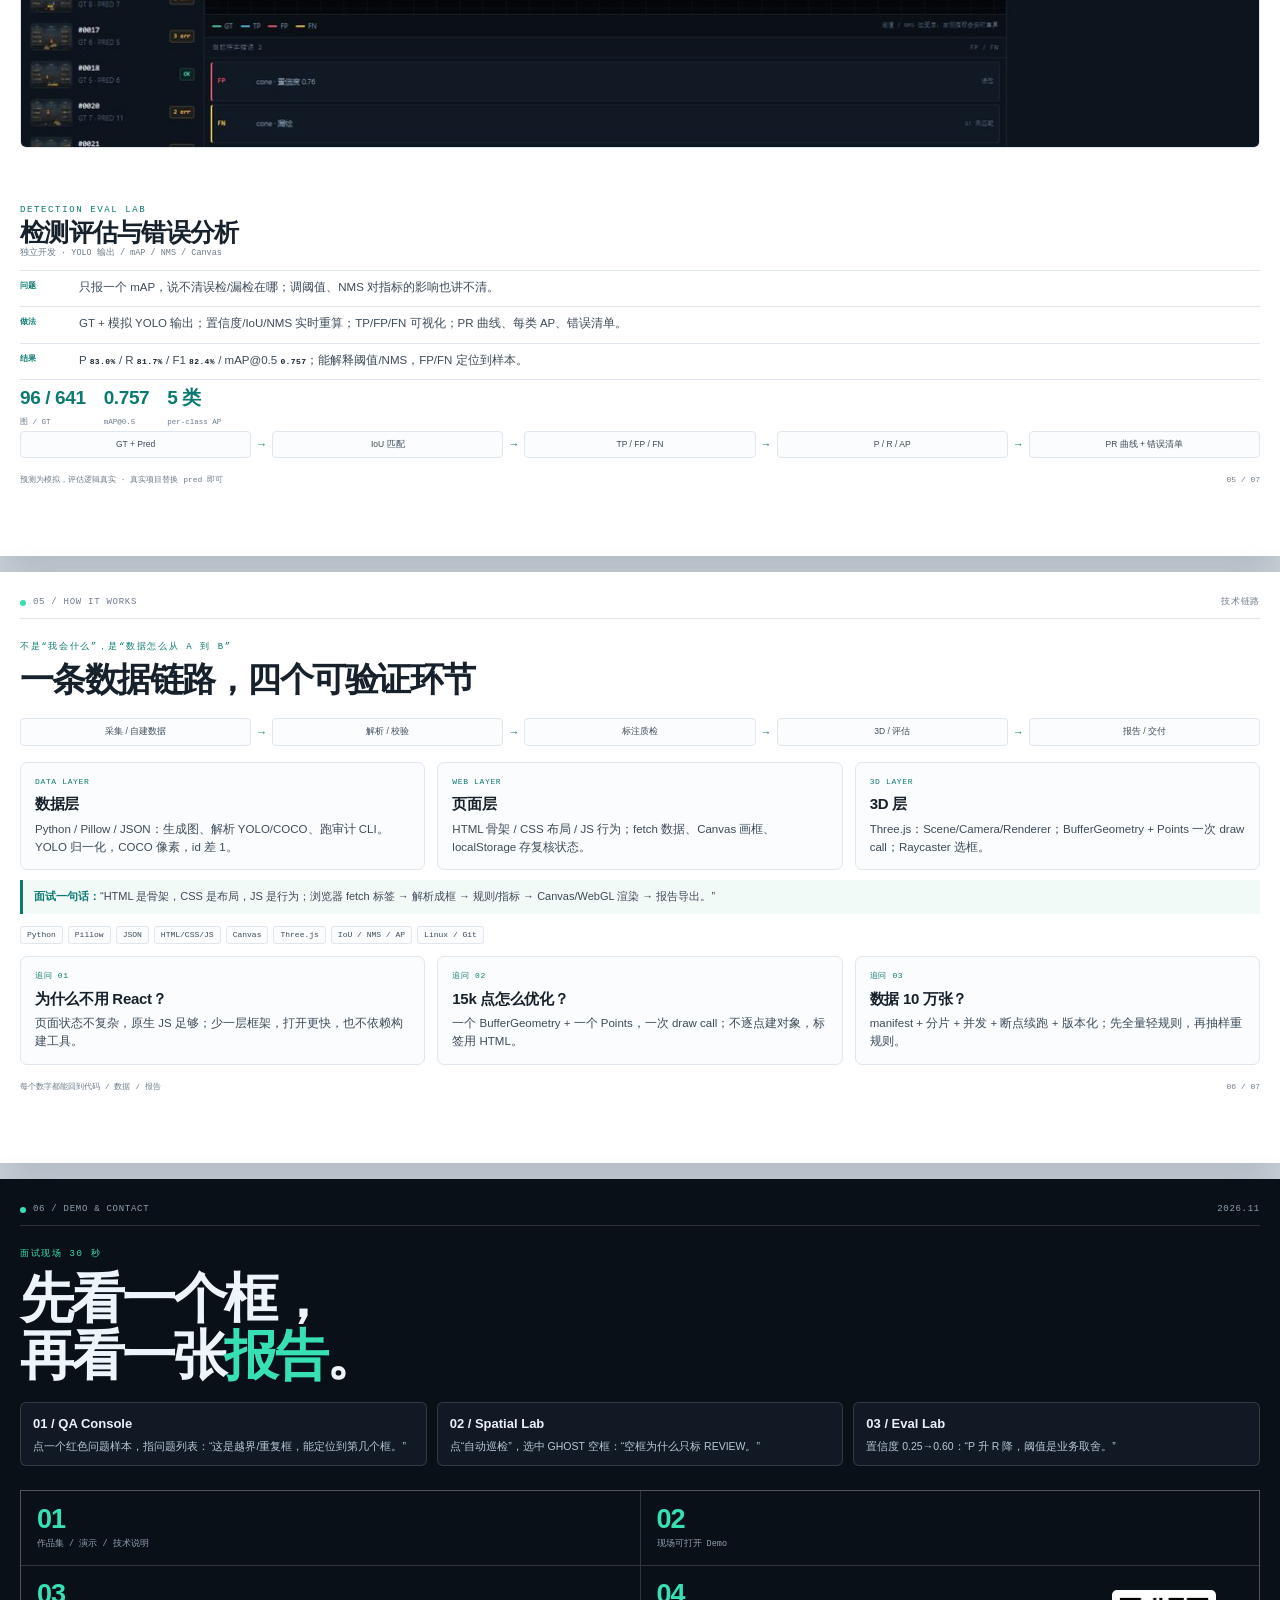
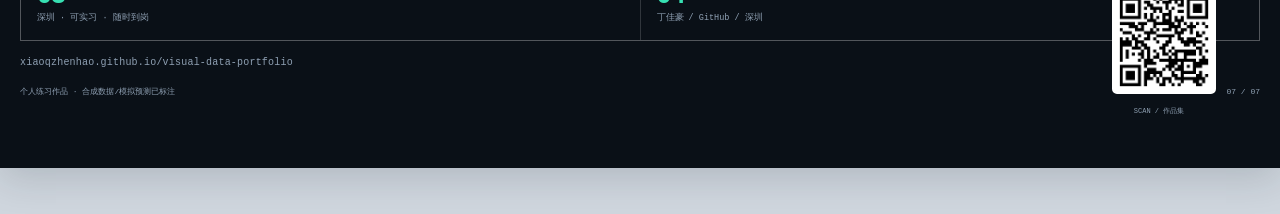
==== commit 38a98d8d: "feat: named resume + public resume link" ====
--- a/portfolio-slides.html
+++ b/portfolio-slides.html
@@ -89,10 +89,10 @@
 <!-- 1 COVER -->
 <section class="slide slide--dark">
   <div class="pad">
-    <div class="top"><div class="l"><i></i>PORTFOLIO / 2026</div><div>VISUAL DATA · 2026</div></div>
+    <div class="top"><div class="l"><i></i>PORTFOLIO / 2026</div><div>丁佳豪 · 2026</div></div>
     <div class="kicker">DATA ENGINEER / 3D VISION</div>
     <h1>把空间感，<br>变成<em>视觉数据的质量</em>。</h1>
-    <p class="lead">虚拟现实技术应用 · 专科应届。三个可交互作品：2D 标注质检、3D 点云检查、检测评估；外加一个数据审计 CLI。每个数字都能在本地复现。</p>
+    <p class="lead">丁佳豪 · 虚拟现实技术应用专科应届。三个可交互作品：2D 标注质检、3D 点云检查、检测评估；外加一个数据审计 CLI。每个数字都能在本地复现。</p>
     <div class="thumbs">
       <div><img src="assets/media/qa-cover.jpg" alt="QA Console"><span>01 / ANNOTATION QA</span></div>
       <div><img src="assets/media/spatial-cover.jpg" alt="Spatial Lab"><span>02 / 3D SPATIAL</span></div>
@@ -225,7 +225,7 @@
       <div><b>01</b><span>作品集 / 演示 / 技术说明</span></div>
       <div><b>02</b><span>现场可打开 Demo</span></div>
       <div><b>03</b><span>深圳 · 可实习 · 随时到岗</span></div>
-      <div><b>04</b><span>GitHub / 作品集 / 深圳</span></div>
+      <div><b>04</b><span>丁佳豪 / GitHub / 深圳</span></div>
     </div>
     <img src="assets/media/qr-public.png" alt="扫码看作品集" style="position:absolute;right:64px;bottom:74px;width:104px;height:104px;border:5px solid #fff;border-radius:5px;z-index:5">
     <div style="position:absolute;right:64px;bottom:52px;width:114px;text-align:center;font-family:var(--mono);font-size:7px;color:#8fa0b3;z-index:5">SCAN / 作品集</div>
@@ -238,3 +238,4 @@
 
 
 
+
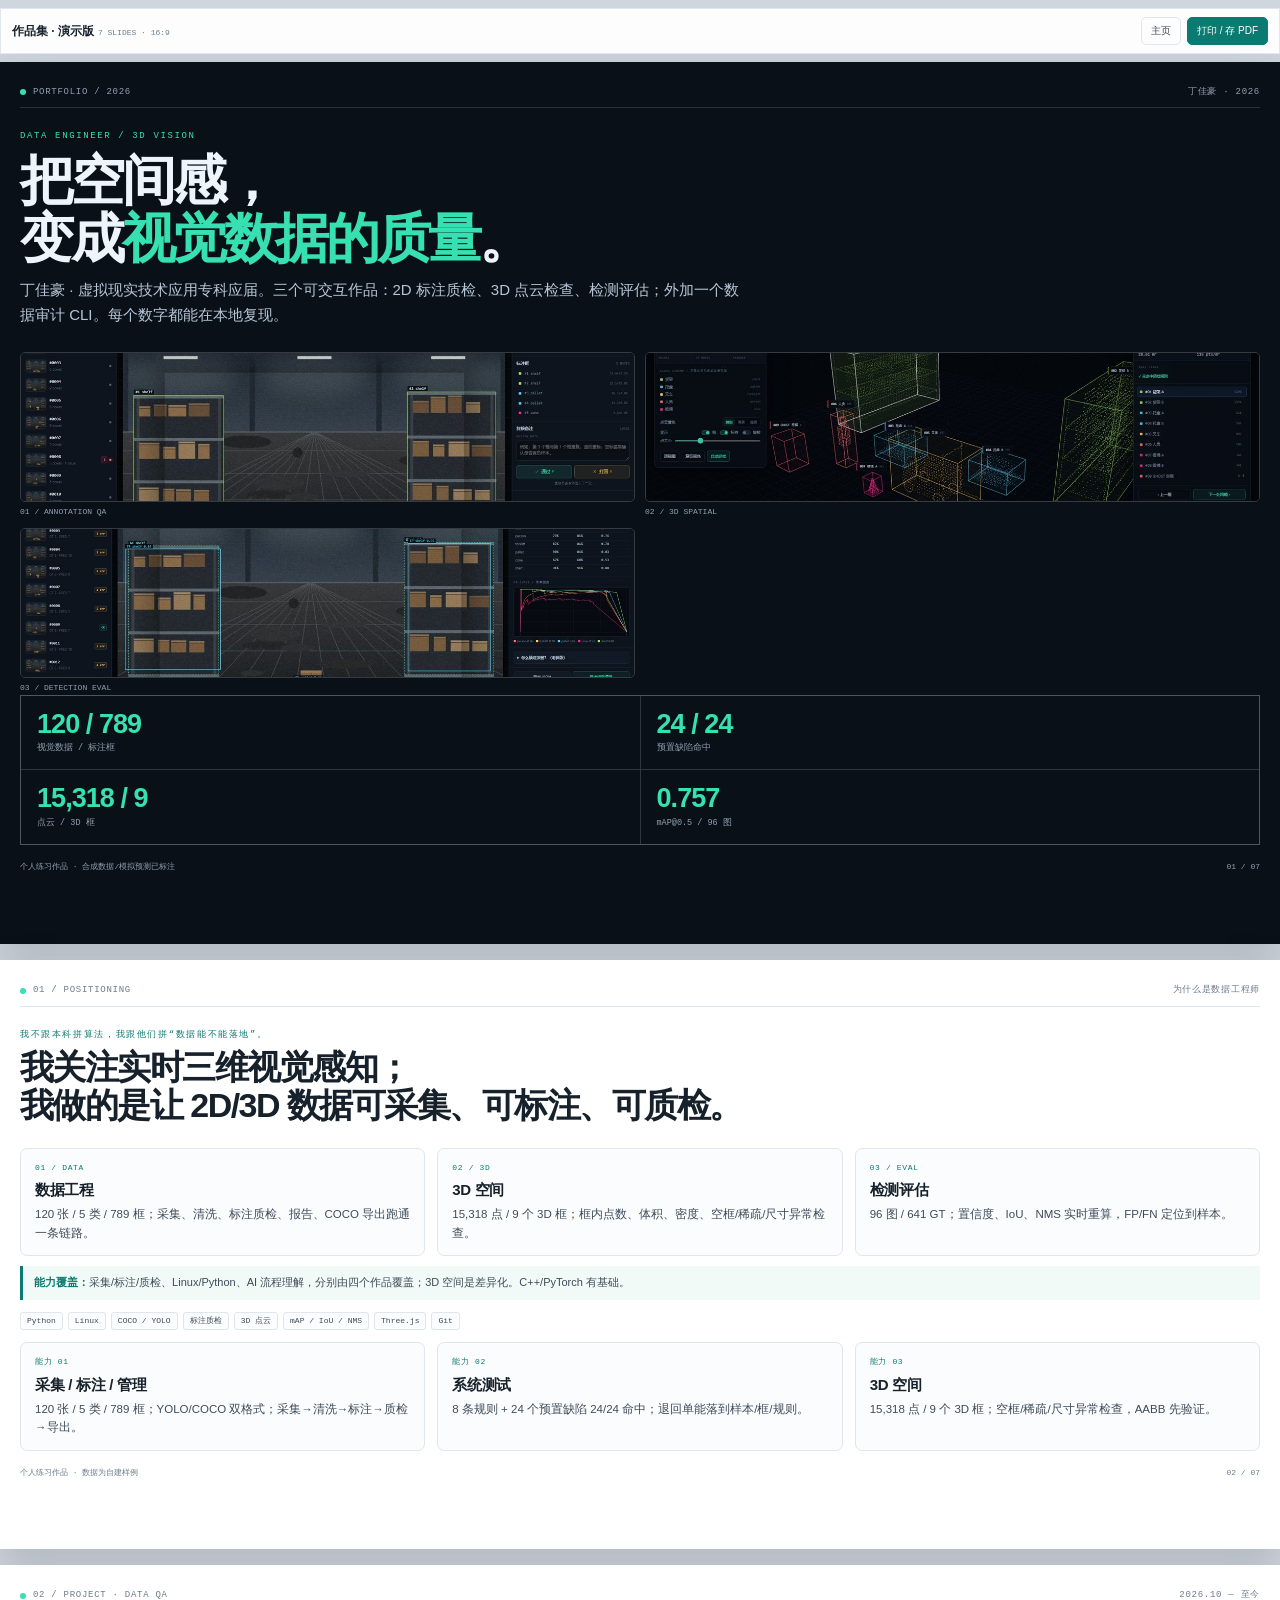
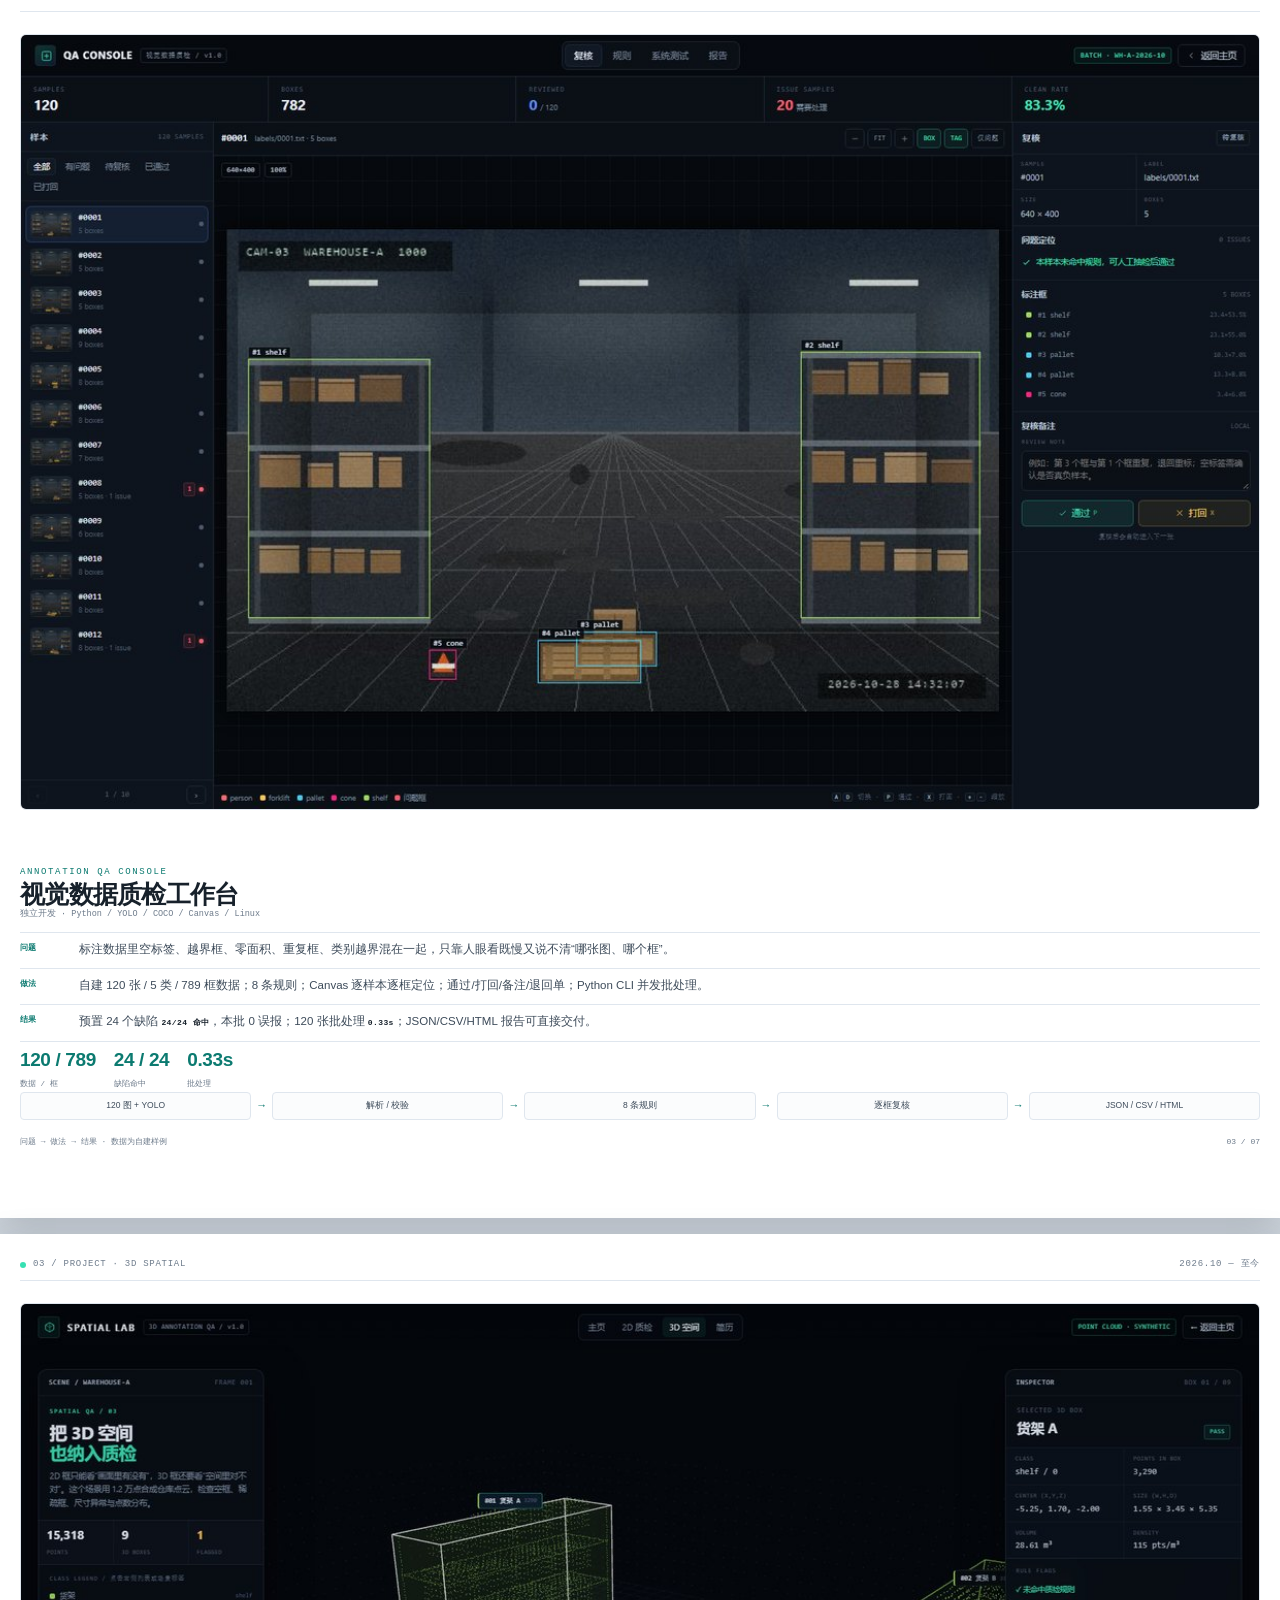
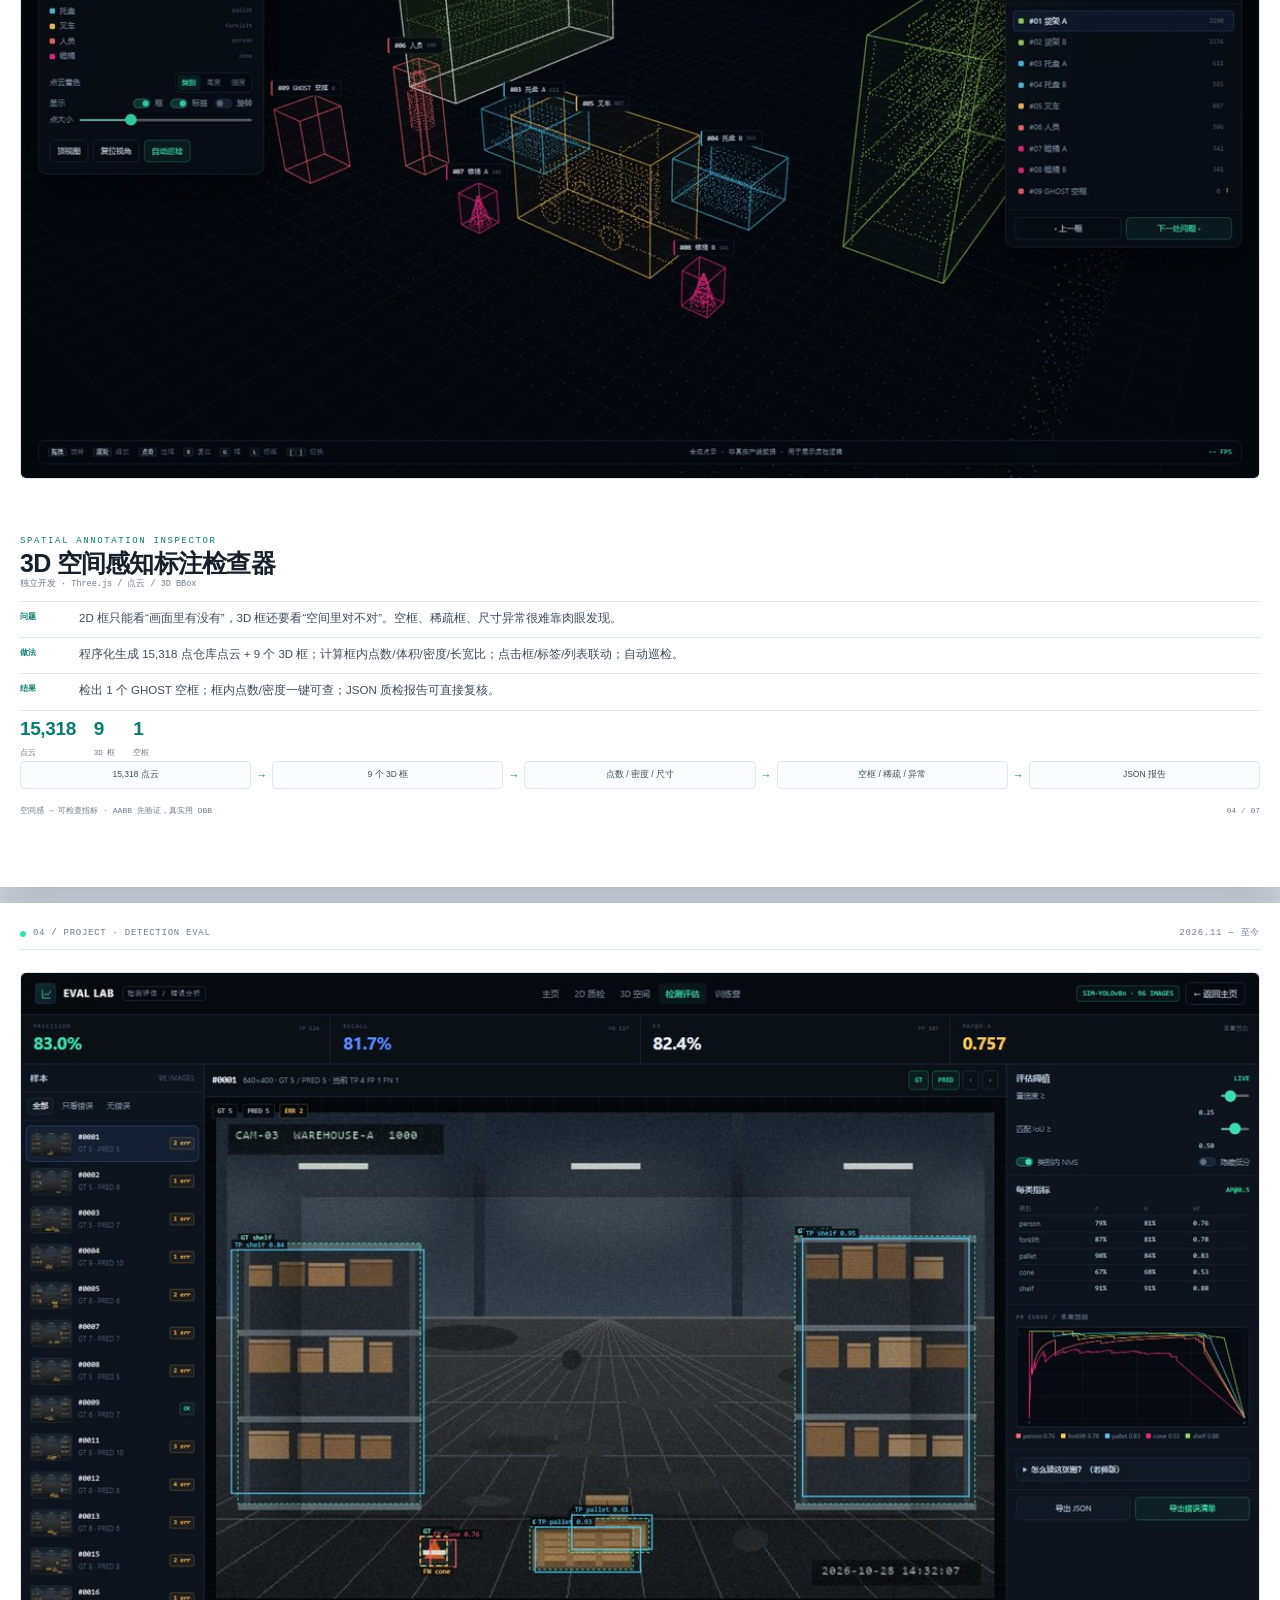
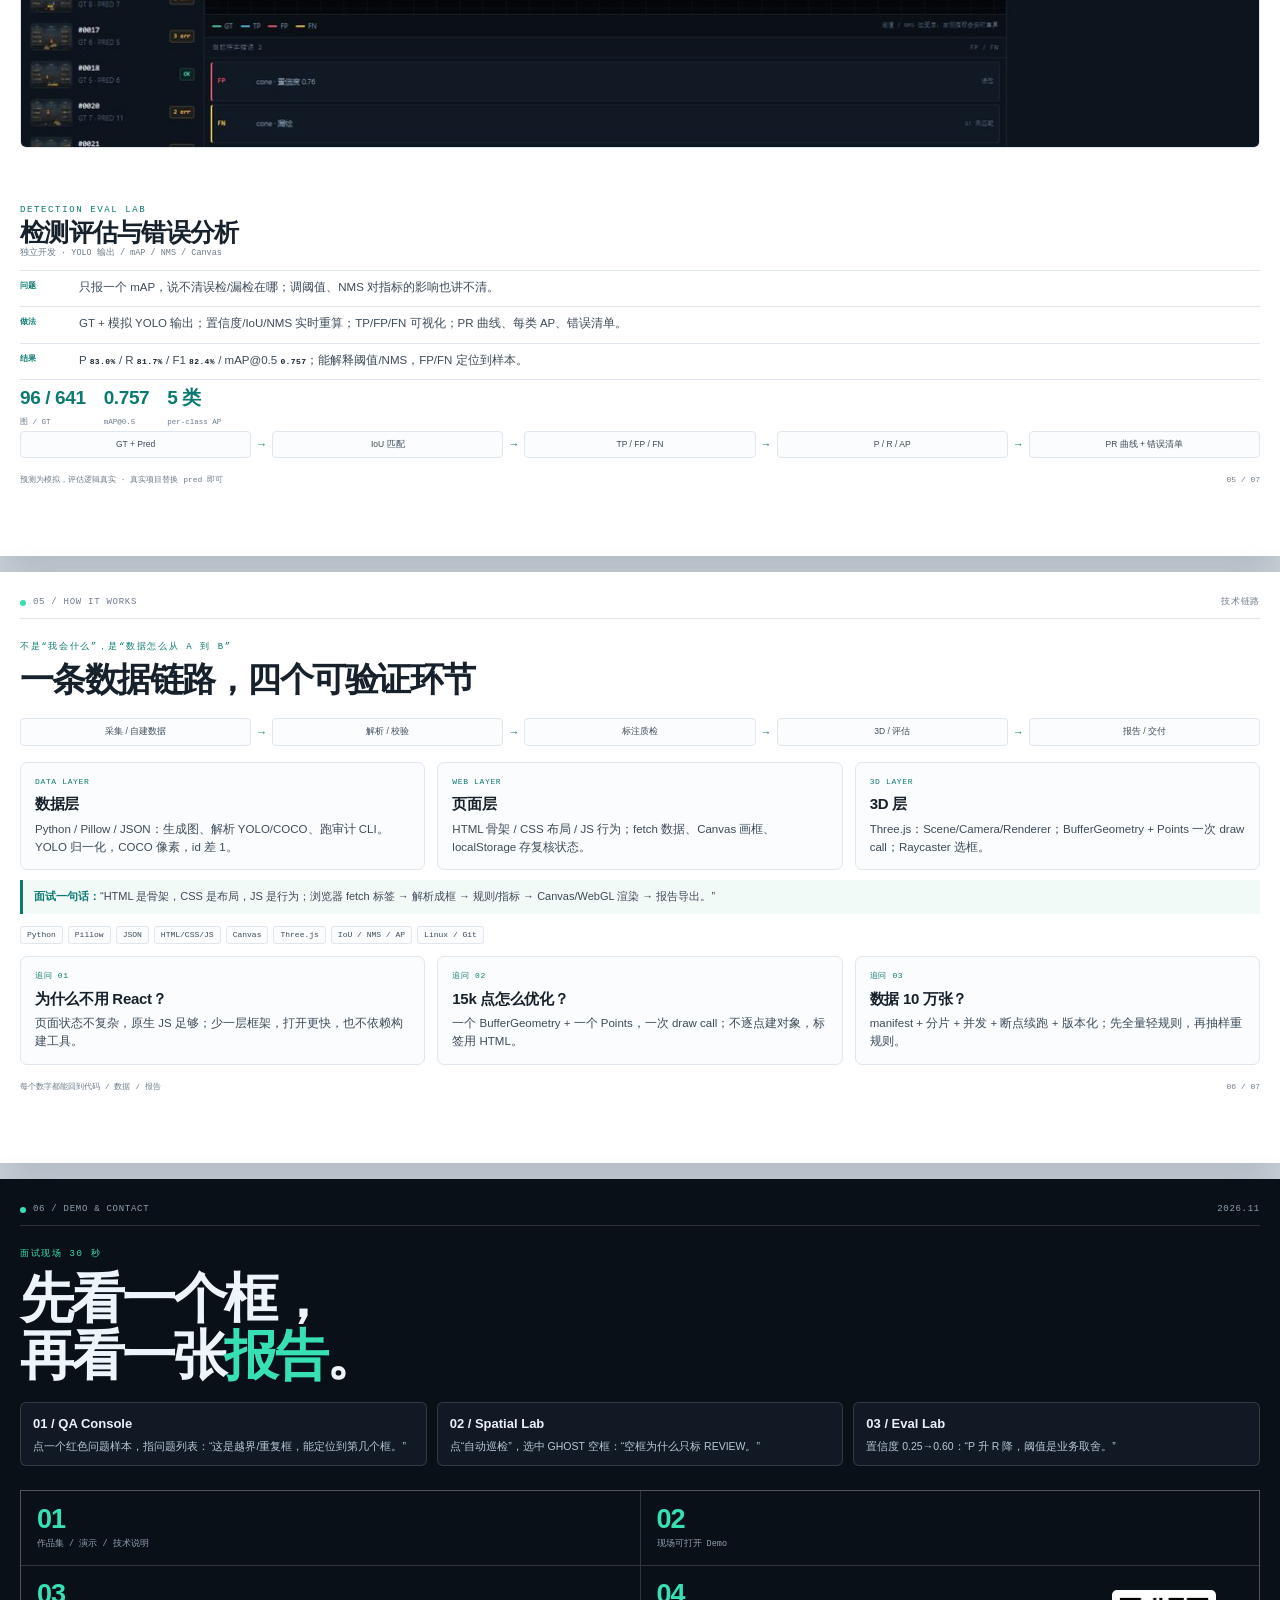
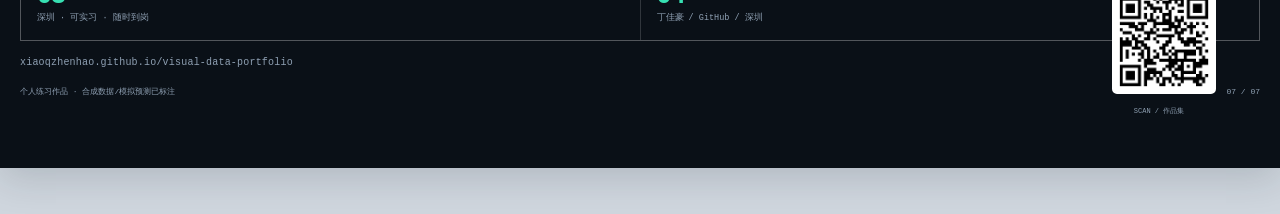
==== commit 457247a4: "copy: replace in-progress wording with delivered capabilities" ====
--- a/portfolio-slides.html
+++ b/portfolio-slides.html
@@ -119,7 +119,7 @@
       <div class="card"><span class="n">02 / 3D</span><h3>3D 空间</h3><p>15,318 点 / 9 个 3D 框；框内点数、体积、密度、空框/稀疏/尺寸异常检查。</p></div>
       <div class="card"><span class="n">03 / EVAL</span><h3>检测评估</h3><p>96 图 / 641 GT；置信度、IoU、NMS 实时重算，FP/FN 定位到样本。</p></div>
     </div>
-    <div class="callout"><b>能力覆盖：</b>采集/标注/质检、Linux/Python、AI 流程理解，分别由四个作品覆盖；3D 空间是差异化。C++/PyTorch 有基础，不包装成精通。</div>
+    <div class="callout"><b>能力覆盖：</b>采集/标注/质检、Linux/Python、AI 流程理解，分别由四个作品覆盖；3D 空间是差异化。C++/PyTorch 有基础。</div>
     <div class="stack"><span>Python</span><span>Linux</span><span>COCO / YOLO</span><span>标注质检</span><span>3D 点云</span><span>mAP / IoU / NMS</span><span>Three.js</span><span>Git</span></div>
     <div class="three" style="margin-top:12px">
       <div class="card"><span class="n">能力 01</span><h3>采集 / 标注 / 管理</h3><p>120 张 / 5 类 / 789 框；YOLO/COCO 双格式；采集→清洗→标注→质检→导出。</p></div>
